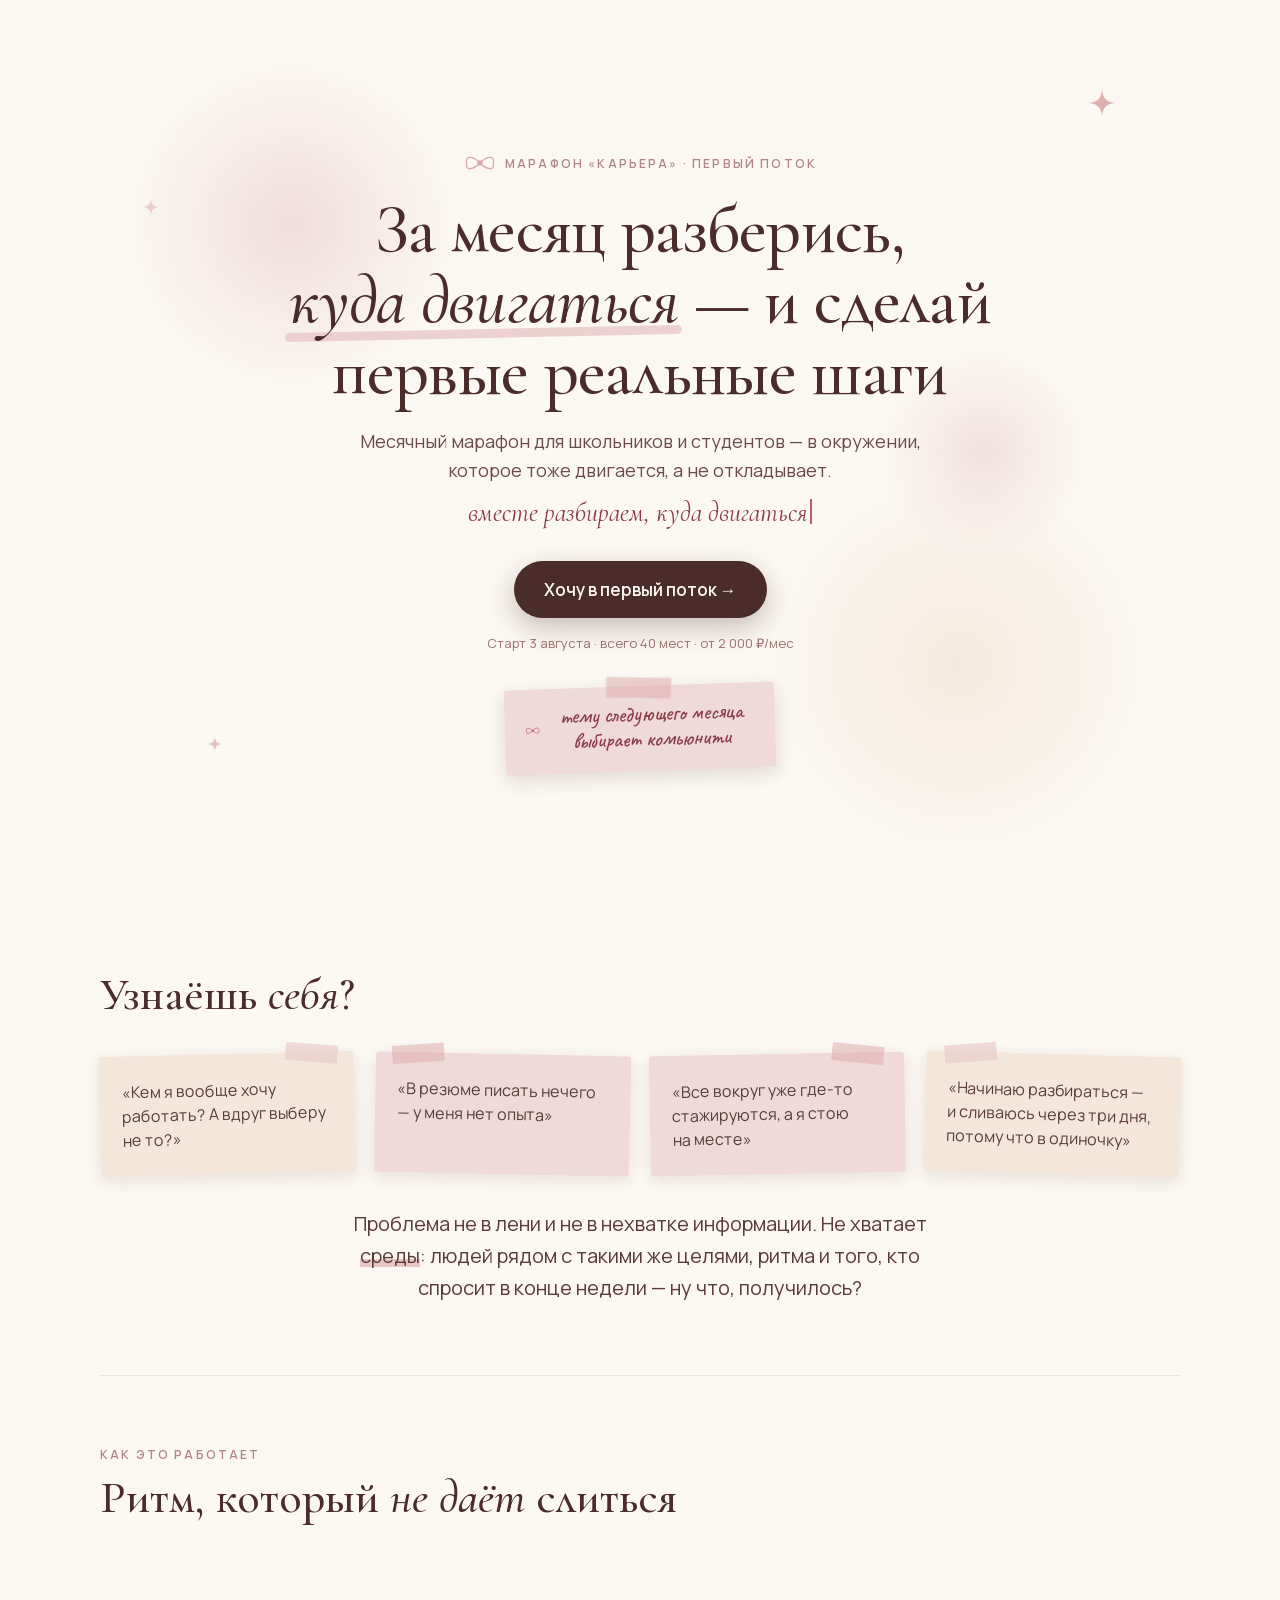
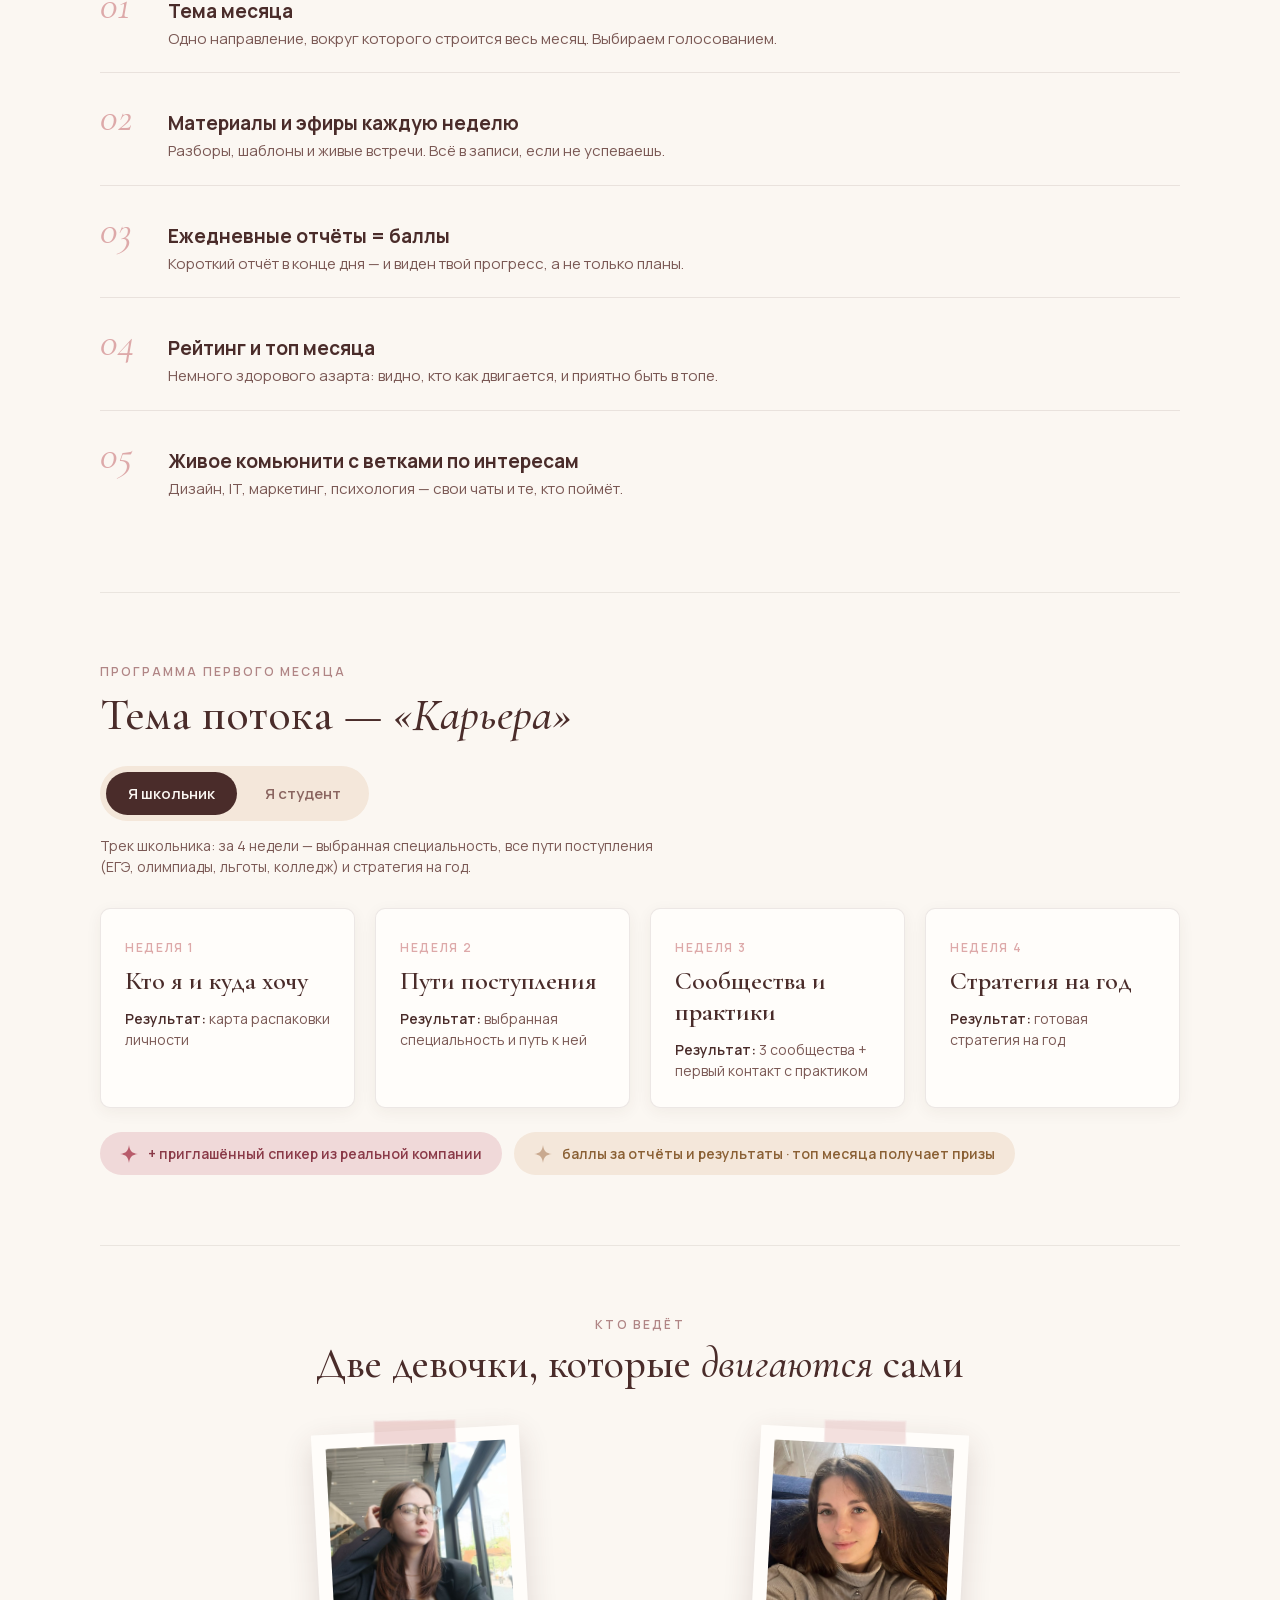
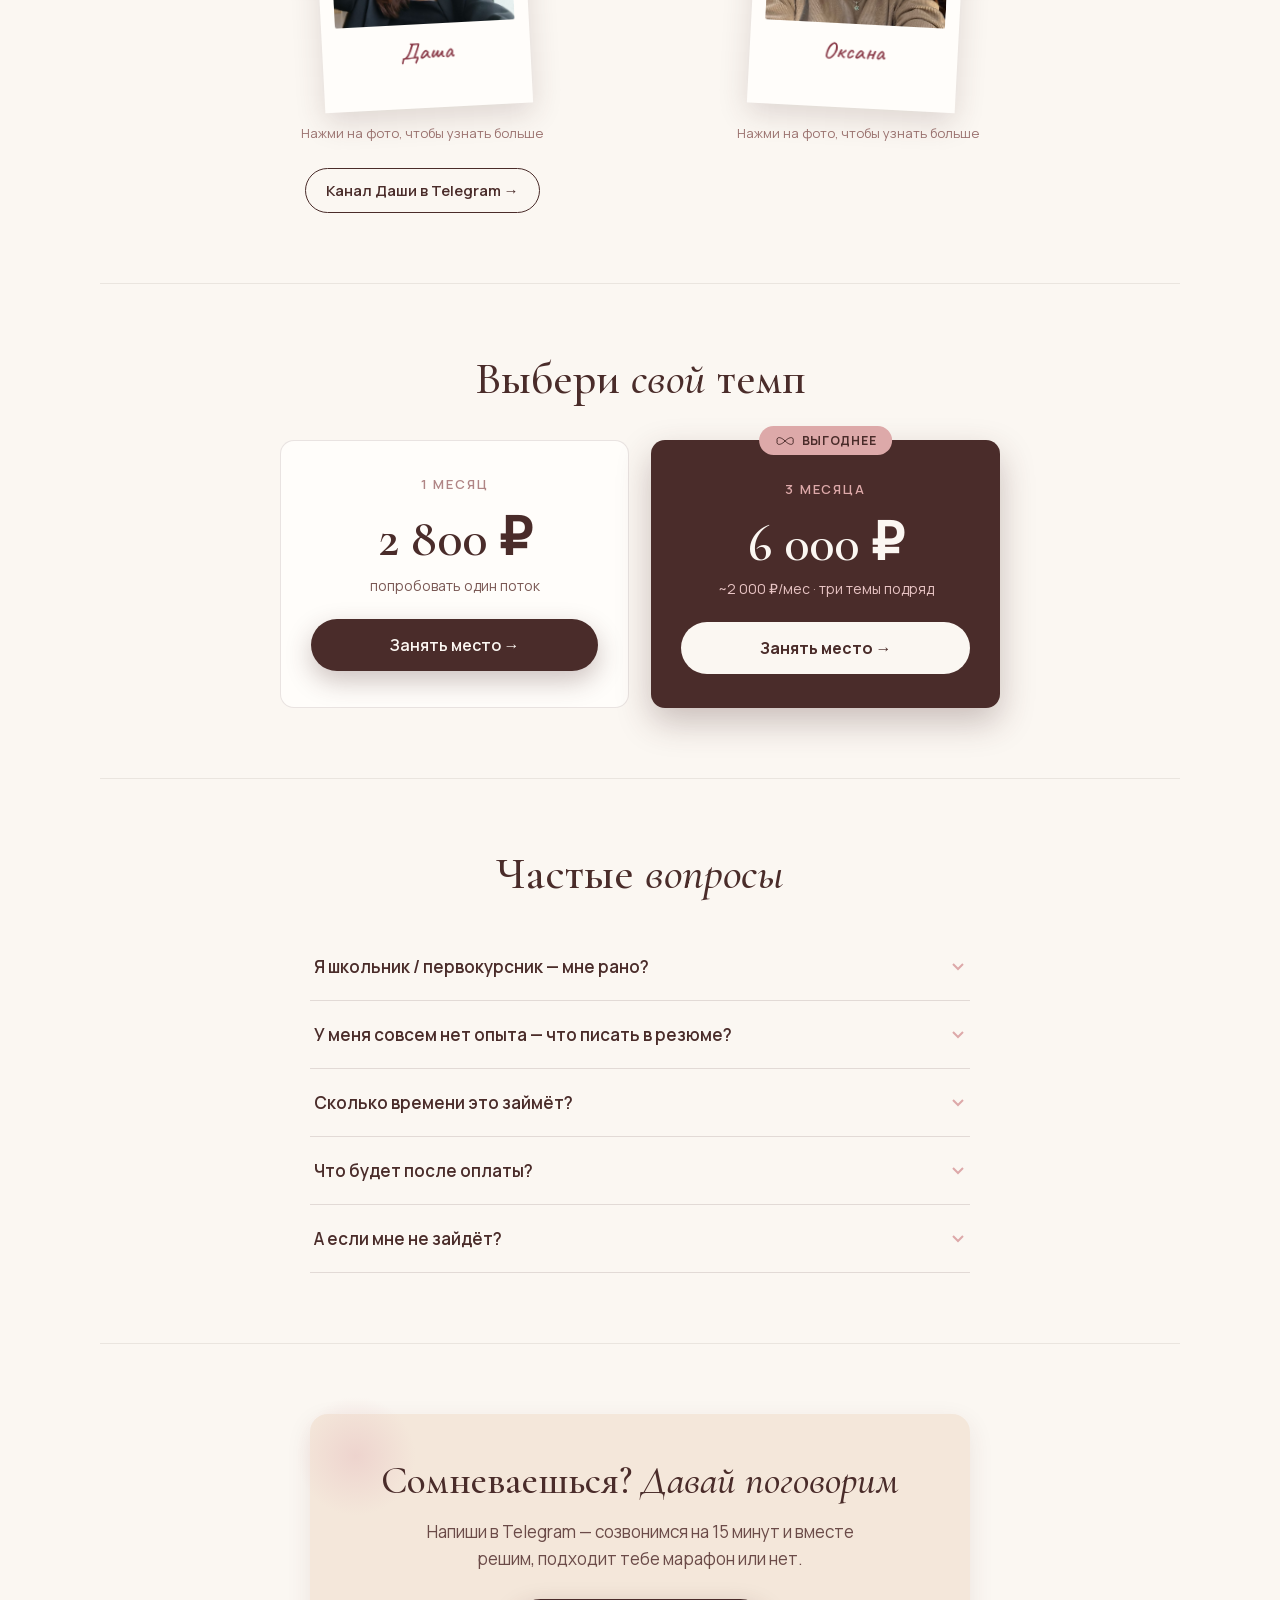
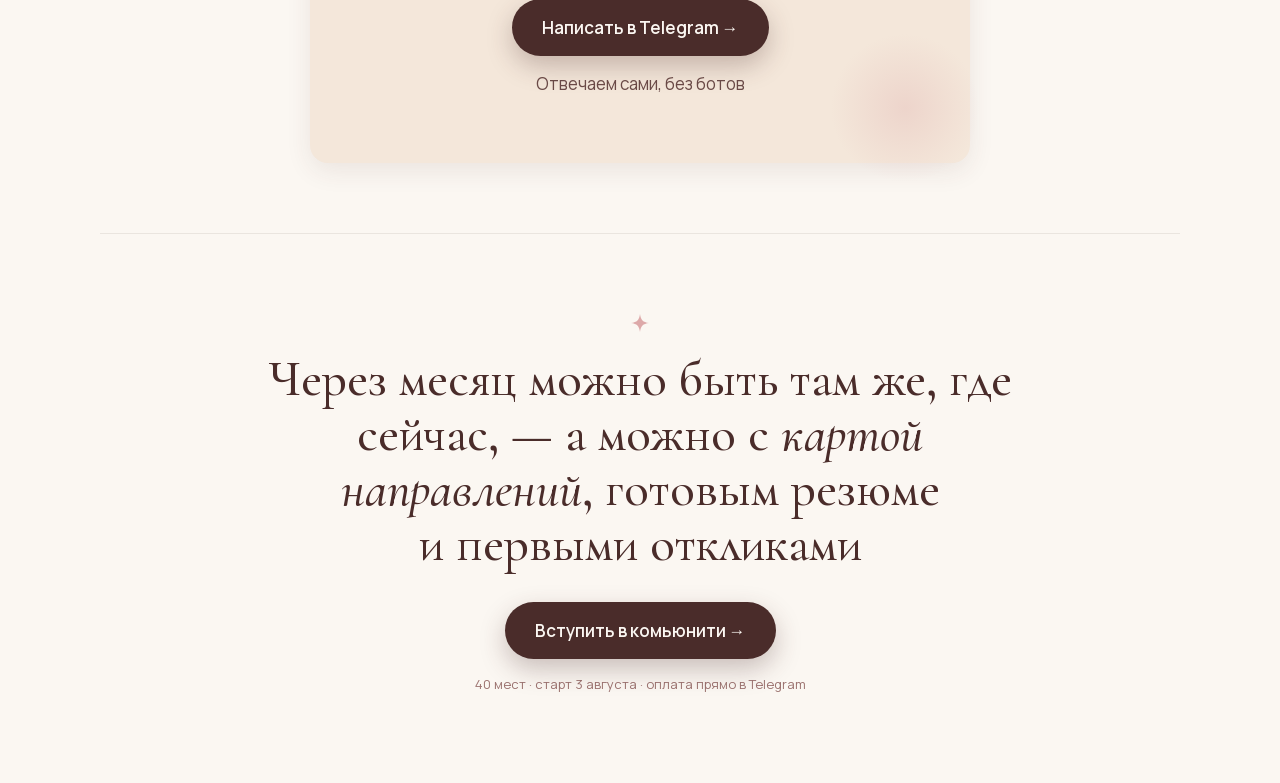
==== marathon/index.html @ 9445b31e "Merge remote: бот вместо формы заявки" ====
<!DOCTYPE html>
<html lang="ru">
<head>
<!-- Yandex.Metrika counter -->
  <script type="text/javascript">
     (function(m,e,t,r,i,k,a){m[i]=m[i]||function(){(m[i].a=m[i].a||[]).push(arguments)};
     m[i].l=1*new Date();
     for (var j = 0; j < document.scripts.length; j++) {if (document.scripts[j].src === r) { return; }}
     k=e.createElement(t),a=e.getElementsByTagName(t)[0],k.async=1,k.src=r,a.parentNode.insertBefore(k,a)})
     (window, document, "script", "https://mc.yandex.ru/metrika/tag.js", "ym");

     ym(110445798, "init", {
          clickmap:true,
          trackLinks:true,
          accurateTrackBounce:true,
          webvisor:true
     });
  </script>
  <noscript><div><img src="https://mc.yandex.ru/watch/110445798" style="position:absolute; left:-9999px;" alt="" /></div></noscript>
  <!-- /Yandex.Metrika counter -->
<meta charset="utf-8">
<meta name="viewport" content="width=device-width, initial-scale=1">
<title>Марафон «Карьера» — за месяц разберись, куда двигаться</title>
<meta name="description" content="Месячный марафон для школьников и студентов: карта направлений, готовое резюме и первые реальные шаги — в окружении, которое тоже двигается. Старт 3 августа, 40 мест.">

<link rel="canonical" href="https://dariyap.ru/marathon/">
<meta property="og:url" content="https://dariyap.ru/marathon/">
<meta property="og:type" content="website">
<meta property="og:title" content="Марафон «Карьера» — за месяц разберись, куда двигаться">
<meta property="og:description" content="Месячный марафон для школьников и студентов: карта направлений, готовое резюме и первые реальные шаги. Старт 3 августа, 40 мест.">
<meta property="og:image" content="https://dariyap.ru/assets/marathon/dasha.jpg">
<meta property="og:locale" content="ru_RU">
<meta name="twitter:card" content="summary_large_image">
<meta name="theme-color" content="#FBF7F2">

<link rel="icon" href="data:image/svg+xml,<svg xmlns='http://www.w3.org/2000/svg' viewBox='0 0 24 24'><path d='M12 0 C13 8 16 11 24 12 C16 13 13 16 12 24 C11 16 8 13 0 12 C8 11 11 8 12 0Z' fill='%23DDA9A9'/></svg>">

<link rel="stylesheet" href="../css/marathon-fonts.css">

<style>
/* ============ base ============ */
*{box-sizing:border-box}
html{scroll-behavior:smooth}
body{
  margin:0;background:#FBF7F2;color:#4A2C2A;
  font-family:Manrope,sans-serif;
  -webkit-font-smoothing:antialiased;
}
img{max-width:100%;display:block}
.wrap{max-width:1120px;margin:0 auto;padding:0 20px;overflow:hidden}

/* ============ type ============ */
.serif{font-family:'Cormorant Garamond',serif;font-weight:500}
.it{font-style:italic}
.eyebrow{
  font-size:12px;font-weight:600;letter-spacing:.18em;
  text-transform:uppercase;color:#B08585;margin:0 0 10px;
}
h2.serif{font-size:clamp(28px,6vw,46px);line-height:1.08;margin:0 0 34px}

/* ============ animations ============ */
@keyframes floaty{0%,100%{transform:translateY(0) rotate(var(--r,0deg))}50%{transform:translateY(-7px) rotate(var(--r,0deg))}}
@keyframes drift{0%,100%{transform:translate(0,0) scale(1)}33%{transform:translate(30px,-24px) scale(1.06)}66%{transform:translate(-22px,18px) scale(.96)}}
@keyframes blink{0%,45%{opacity:1}50%,95%{opacity:0}100%{opacity:1}}

/* ============ hero ============ */
.hero{
  min-height:100svh;display:flex;flex-direction:column;
  justify-content:center;align-items:center;text-align:center;
  padding:64px 0 40px;position:relative;
}
.blob{position:absolute;border-radius:50%;pointer-events:none}
.blob-1{top:6%;left:2%;width:340px;height:340px;background:radial-gradient(circle,rgba(232,196,196,.5),transparent 68%);animation:drift 14s ease-in-out infinite}
.blob-2{bottom:4%;right:2%;width:400px;height:400px;background:radial-gradient(circle,rgba(244,231,218,.85),transparent 68%);animation:drift 18s ease-in-out infinite reverse}
.blob-3{top:38%;right:8%;width:220px;height:220px;background:radial-gradient(circle,rgba(221,169,169,.28),transparent 66%);animation:drift 11s ease-in-out infinite}
.spark{position:absolute;pointer-events:none;animation:floaty 6s ease-in-out infinite}
.spark-1{top:10%;right:6%;opacity:.9;--r:8deg}
.spark-2{top:22%;left:4%;opacity:.8;--r:-6deg;animation-duration:7s}
.spark-3{bottom:16%;left:10%;opacity:.7;--r:12deg;animation-duration:8s}

.hero-badge{display:flex;align-items:center;gap:8px;margin-bottom:22px;position:relative}
.hero-badge span{font-size:12px;font-weight:600;letter-spacing:.18em;text-transform:uppercase;color:#B08585}

.hero h1{
  font-family:'Cormorant Garamond',serif;font-weight:500;
  font-size:clamp(34px,8.5vw,68px);line-height:1.04;letter-spacing:-.01em;
  margin:0 0 20px;max-width:820px;position:relative;
}
.hl{position:relative;font-style:italic;white-space:nowrap}
.hl::after{
  content:"";position:absolute;left:-4px;right:-4px;bottom:4px;height:9px;
  background:#E8C4C4;opacity:.75;border-radius:6px;transform:rotate(-1.2deg);z-index:-1;
}
.hero-lead{
  font-size:clamp(15px,4vw,18px);line-height:1.6;color:#6B4B48;
  max-width:620px;margin:0 0 10px;position:relative;
}
.hero-typed{
  font-family:'Cormorant Garamond',serif;font-style:italic;
  font-size:clamp(19px,5vw,26px);line-height:1.4;color:#8A3A48;
  margin:0 0 30px;min-height:1.4em;position:relative;
}
.caret{
  display:inline-block;width:2px;height:.95em;background:#B85C6B;
  margin-left:3px;vertical-align:-.12em;animation:blink 1s step-end infinite;
}

.btn{
  display:inline-flex;align-items:center;justify-content:center;gap:10px;
  background:#4A2C2A;color:#FBF7F2;font-weight:600;font-size:17px;
  padding:17px 30px;border-radius:44px;text-decoration:none;border:none;cursor:pointer;
  box-shadow:0 10px 26px rgba(74,44,42,.28);
  transition:transform .18s ease,box-shadow .18s ease;
  /* без этого декоративные пятна (.blob) ложатся поверх кнопки:
     они position:absolute, а непозиционированные элементы рисуются ниже.
     На узком экране пятно попадает точно в кнопку и «засвечивает» её. */
  position:relative;z-index:1;
}
.btn:hover{transform:translateY(-2px);box-shadow:0 14px 32px rgba(74,44,42,.34)}
.note{font-size:13px;color:#9C7370;margin:16px 0 0;position:relative}

.sticky{
  position:relative;margin-top:34px;background:#F0D9D9;
  padding:16px 20px 18px;border-radius:3px;
  box-shadow:0 6px 18px rgba(74,44,42,.14);transform:rotate(-2deg);max-width:270px;
}
.sticky::before{
  content:"";position:absolute;top:-9px;left:50%;
  transform:translateX(-50%) rotate(3deg);width:64px;height:20px;
  background:rgba(221,169,169,.5);border:1px solid rgba(255,255,255,.4);
}
.sticky-row{display:flex;align-items:center;gap:8px}
.sticky-row span{font-family:Caveat,cursive;font-size:22px;color:#8A3A48;line-height:1.15}

/* ============ sections ============ */
section{padding:70px 0}
.bordered{border-top:1px solid rgba(74,44,42,.09)}

/* ============ pain cards ============ */
.pain-grid{display:grid;grid-template-columns:repeat(auto-fit,minmax(230px,1fr));gap:20px}
.pain{
  position:relative;padding:24px 22px;border-radius:3px;
  box-shadow:0 5px 16px rgba(74,44,42,.10);
}
.pain p{font-size:16px;line-height:1.5;margin:0;color:#5A3B38}
.pain::before{content:"";position:absolute;top:-8px;width:52px;height:18px}
.pain-a{background:#F4E7DA;transform:rotate(-1.4deg)}
.pain-a::before{right:16px;background:rgba(232,196,196,.55);transform:rotate(6deg)}
.pain-b{background:#F0D9D9;transform:rotate(1.2deg)}
.pain-b::before{left:16px;background:rgba(221,169,169,.5);transform:rotate(-5deg)}
.pain-c{background:#F0D9D9;transform:rotate(-1deg)}
.pain-c::before{right:20px;background:rgba(221,169,169,.5);transform:rotate(7deg)}
.pain-d{background:#F4E7DA;transform:rotate(1.6deg)}
.pain-d::before{left:18px;background:rgba(232,196,196,.55);transform:rotate(-6deg)}
.pain-sum{
  font-size:clamp(16px,4vw,20px);line-height:1.62;color:#5A3B38;
  max-width:640px;margin:34px auto 0;text-align:center;
}
.mark{background:linear-gradient(transparent 62%,#E8C4C4 62% 92%,transparent 92%)}

/* ============ steps ============ */
.steps{display:flex;flex-direction:column;gap:2px}
.step{display:flex;gap:22px;align-items:baseline;padding:22px 0;border-bottom:1px solid rgba(74,44,42,.10)}
.step:last-child{border-bottom:none}
.step-n{font-family:'Cormorant Garamond',serif;font-style:italic;font-size:40px;color:#DDA9A9;line-height:1;min-width:46px}
.step h3{font-weight:700;font-size:19px;margin:0 0 4px}
.step p{font-size:15px;line-height:1.5;color:#7A5854;margin:0}

/* ============ track switch ============ */
.switch{display:inline-flex;gap:6px;background:#F4E7DA;padding:6px;border-radius:44px;margin:0 0 14px}
.switch button{
  font-family:Manrope,sans-serif;font-weight:600;font-size:15px;white-space:nowrap;
  padding:11px 22px;border-radius:40px;border:none;cursor:pointer;
  background:transparent;color:#8A6560;transition:background .2s ease,color .2s ease;
}
.switch button[aria-selected="true"]{background:#4A2C2A;color:#FBF7F2}
.track-offer{font-size:14px;line-height:1.55;color:#7A5854;max-width:560px;margin:0 0 30px}

/* ============ week cards ============ */
.weeks{display:grid;grid-template-columns:repeat(auto-fit,minmax(250px,1fr));gap:20px}
.week{
  background:#FFFDFA;border:1px solid rgba(74,44,42,.10);border-radius:10px;
  padding:26px 24px;cursor:pointer;text-align:left;font:inherit;color:inherit;width:100%;
  box-shadow:0 4px 16px rgba(74,44,42,.06);
  transition:box-shadow .25s ease,transform .25s ease;
}
.week:hover,.week.open{box-shadow:0 12px 28px rgba(74,44,42,.12);transform:translateY(-3px)}
.week-label{font-size:12px;font-weight:600;letter-spacing:.14em;text-transform:uppercase;color:#DDA9A9}
.week h3{font-family:'Cormorant Garamond',serif;font-weight:600;font-size:26px;margin:8px 0 12px}
.week-result{font-size:14px;line-height:1.5;color:#7A5854;margin:0}
.week-result b{color:#4A2C2A;font-weight:600}
.week-detail{
  max-height:0;opacity:0;overflow:hidden;
  transition:max-height .35s ease,opacity .3s ease;
}
.week:hover .week-detail,.week.open .week-detail{max-height:420px;opacity:1}
.week-detail-in{
  display:flex;flex-direction:column;gap:8px;
  border-top:1px dashed rgba(74,44,42,.16);padding-top:14px;margin-top:14px;
}
.week-detail p{margin:0;font-size:13px;line-height:1.5;color:#7A5854}
.week-detail p.desc{font-size:14px;line-height:1.55}
.week-detail b{color:#B85C6B;font-weight:600}

.chips{display:flex;flex-wrap:wrap;gap:12px;margin-top:24px}
.chip{display:inline-flex;align-items:center;gap:10px;padding:12px 20px;border-radius:40px;font-size:14px;font-weight:600}
.chip-a{background:#F0D9D9;color:#8A3A48}
.chip-b{background:#F4E7DA;color:#8A6034}

/* ============ authors ============ */
.authors{display:grid;grid-template-columns:repeat(auto-fit,minmax(280px,1fr));gap:44px 32px;max-width:840px;margin:0 auto}
.author{display:flex;flex-direction:column;align-items:center;text-align:center}
.polaroid{
  background:#FFFDFA;padding:14px 14px 42px;
  box-shadow:0 10px 28px rgba(74,44,42,.16);
  position:relative;margin-bottom:24px;
}
.polaroid::before{
  content:"";position:absolute;top:-10px;left:50%;width:80px;height:22px;
  border:1px solid rgba(255,255,255,.4);
}
.polaroid-l{transform:rotate(-3deg)}
.polaroid-l::before{transform:translateX(-50%) rotate(2deg);background:rgba(221,169,169,.45)}
.polaroid-r{transform:rotate(3deg)}
.polaroid-r::before{transform:translateX(-50%) rotate(-2deg);background:rgba(232,196,196,.5)}
.photo{width:180px;height:180px;border-radius:2px;overflow:hidden;background:#F0D9D9}
.photo img{width:100%;height:100%;object-fit:cover}
.polaroid-name{font-family:Caveat,cursive;font-size:24px;color:#8A3A48;margin:12px 0 0}
.author-bio{font-size:15px;line-height:1.65;margin:0 0 20px;color:#6B4B48;max-width:360px}
.author-bio b{font-weight:700;color:#4A2C2A}
.polaroid{perspective:1000px;cursor:pointer}
.polaroid-flip{position:relative;width:180px;height:222px;transform-style:preserve-3d;transition:transform .6s cubic-bezier(.4,.2,.2,1)}
.polaroid.is-flipped .polaroid-flip{transform:rotateY(180deg)}
.polaroid-face{position:absolute;inset:0;backface-visibility:hidden}
.polaroid-face--back{display:flex;align-items:center;transform:rotateY(180deg);background:#FFFDFA;padding:14px;border-radius:2px;overflow-y:auto;scrollbar-width:none}
.polaroid-face--back::-webkit-scrollbar{display:none}
.polaroid-bio-back{margin:0;font-size:12.5px;line-height:1.5;color:#6B4B48;text-align:center}
.author-hint{font-size:13px;color:#9C7370;text-align:center;margin:-8px 0 26px}
.btn-ghost{
  display:inline-flex;align-items:center;gap:8px;font-weight:600;font-size:15px;
  color:#4A2C2A;text-decoration:none;border:1.5px solid #4A2C2A;
  padding:11px 20px;border-radius:40px;
  transition:background .18s ease,color .18s ease;
}
.btn-ghost:hover{background:#4A2C2A;color:#FBF7F2}

/* ============ pricing ============ */
.plans{display:grid;grid-template-columns:repeat(auto-fit,minmax(260px,1fr));gap:22px;max-width:720px;margin:0 auto}
.plan{border-radius:14px;padding:34px 30px;text-align:center}
.plan-basic{background:#FFFDFA;border:1px solid rgba(74,44,42,.12)}
.plan-pro{position:relative;background:#4A2C2A;box-shadow:0 14px 34px rgba(74,44,42,.28)}
.plan-tag{font-size:13px;font-weight:600;letter-spacing:.14em;text-transform:uppercase;margin:0 0 14px}
.plan-basic .plan-tag{color:#B08585}
.plan-pro .plan-tag{color:#DDA9A9;margin-top:6px}
.price{font-family:'Cormorant Garamond',serif;font-weight:600;font-size:52px;margin:0 0 6px}
.plan-basic .price{color:#4A2C2A}
.plan-pro .price{color:#FBF7F2;margin-bottom:4px}
.plan-sub{font-size:14px;margin:0 0 24px}
.plan-basic .plan-sub{color:#7A5854}
.plan-pro .plan-sub{color:#E8C4C4}
.plan .btn{display:flex;width:100%;padding:15px;font-size:16px}
.plan-pro .btn{background:#FBF7F2;color:#4A2C2A;font-weight:700;box-shadow:none}
.plan-pro .btn:hover{box-shadow:0 10px 24px rgba(0,0,0,.18)}
.ribbon{
  position:absolute;top:-14px;left:50%;transform:translateX(-50%);
  display:flex;align-items:center;gap:7px;background:#DDA9A9;color:#4A2C2A;
  font-weight:700;font-size:12px;letter-spacing:.06em;
  padding:6px 16px;border-radius:40px;white-space:nowrap;
}

/* ============ faq ============ */
.faq{max-width:660px;margin:0 auto}
.faq-item{border-bottom:1px solid rgba(74,44,42,.14)}
.faq-q{
  width:100%;display:flex;justify-content:space-between;align-items:center;gap:16px;
  background:none;border:none;cursor:pointer;padding:22px 4px;text-align:left;
  font-family:Manrope,sans-serif;font-weight:600;font-size:17px;color:#4A2C2A;
}
.faq-ico{display:inline-flex;transition:transform .28s ease}
.faq-item.open .faq-ico{transform:rotate(180deg)}
.faq-a{max-height:0;overflow:hidden;transition:max-height .32s ease}
.faq-a p{font-size:15px;line-height:1.6;color:#7A5854;margin:0;padding:0 4px 22px}

/* ============ «поговорить» ============ */
.talk{
  position:relative;max-width:660px;margin:0 auto;text-align:center;
  background:#F4E7DA;border-radius:18px;padding:44px 36px 40px;
  box-shadow:0 8px 26px rgba(74,44,42,.09);
}
.talk::before,.talk::after{content:"";position:absolute;border-radius:50%;pointer-events:none}
.talk::before{top:-18px;left:-14px;width:120px;height:120px;background:radial-gradient(circle,rgba(232,196,196,.55),transparent 70%)}
.talk::after{bottom:-20px;right:-10px;width:150px;height:150px;background:radial-gradient(circle,rgba(221,169,169,.3),transparent 70%)}
.talk h2{
  font-family:'Cormorant Garamond',serif;font-weight:500;
  font-size:clamp(26px,5.4vw,40px);line-height:1.1;
  margin:0 0 16px;position:relative;
}
.talk p{
  font-size:clamp(15px,3.8vw,17px);line-height:1.62;color:#6B4B48;
  max-width:470px;margin:0 auto 26px;position:relative;
}
.talk .btn{position:relative;white-space:nowrap}
.talk .note{margin-top:14px}
@media (max-width:480px){
  .talk{padding:38px 20px 34px}
  .talk .btn{font-size:16px;padding:16px 22px}
}

/* ============ final + form ============ */
.final{padding:80px 0 90px;text-align:center;scroll-margin-top:20px}
.final h2{
  font-family:'Cormorant Garamond',serif;font-weight:500;
  font-size:clamp(28px,6.4vw,50px);line-height:1.1;margin:0 auto 30px;max-width:760px;
}
.form{max-width:440px;margin:0 auto;text-align:left}
.form label{display:block;font-size:13px;font-weight:600;color:#7A5854;margin:0 0 6px}
.form input{
  width:100%;font-family:Manrope,sans-serif;font-size:16px;padding:15px 18px;
  border:1.5px solid rgba(74,44,42,.18);border-radius:12px;
  background:#FFFDFA;color:#4A2C2A;margin:0 0 18px;
  transition:border-color .18s ease;
}
.form input:focus{outline:none;border-color:#DDA9A9}
.form input:last-of-type{margin-bottom:22px}
.form .btn{width:100%;padding:17px}
.form .btn[disabled]{opacity:.6;cursor:default;transform:none}
/* выбор тарифа внутри формы */
.form .lbl{display:block;font-size:13px;font-weight:600;color:#7A5854;margin:0 0 6px}
.tariff{display:grid;grid-template-columns:1fr 1fr;gap:10px;margin:0 0 22px}
.tariff input{position:absolute;opacity:0;pointer-events:none}
.tariff label{
  display:block;margin:0;cursor:pointer;text-align:center;
  border:1px solid #EFE0D2;border-radius:12px;padding:12px 10px;
  background:#FFFDFA;transition:border-color .18s,background .18s;
}
.tariff label:hover{border-color:#DDA9A9}
.tariff input:checked+label{border-color:#B85C6B;background:#F0D9D9}
.tariff input:focus-visible+label{outline:2px solid #B85C6B;outline-offset:2px}
.tariff .t-name{display:block;font-size:13px;font-weight:600;color:#7A5854}
.tariff .t-sum{display:block;font-family:'Cormorant Garamond',serif;font-size:22px;color:#4A2C2A;margin-top:2px}
.thanks .btn{margin-top:18px;display:inline-flex}
.thanks .alt{font-size:13px;color:#9C7370;margin-top:12px}
.thanks{max-width:440px;margin:0 auto;background:#F0D9D9;border-radius:16px;padding:40px 30px}
.thanks h3{font-family:'Cormorant Garamond',serif;font-style:italic;font-weight:500;font-size:30px;color:#4A2C2A;margin:0 0 10px}
.thanks p{font-size:16px;line-height:1.55;color:#6B4B48;margin:0}
.err{color:#B85C6B;font-size:14px;margin:12px 0 0;text-align:center}
.hp{position:absolute;left:-9999px;width:1px;height:1px;overflow:hidden}
[hidden]{display:none !important}

@media (prefers-reduced-motion:reduce){
  *{animation:none !important;transition:none !important}
  html{scroll-behavior:auto}
}
</style>
</head>

<body>
<div class="wrap">

  <!-- ============ HERO ============ -->
  <section class="hero">
    <div class="blob blob-1"></div>
    <div class="blob blob-2"></div>
    <div class="blob blob-3"></div>
    <div class="spark spark-1"><svg width="26" height="26" viewBox="0 0 24 24"><path d="M12 0 C13 8 16 11 24 12 C16 13 13 16 12 24 C11 16 8 13 0 12 C8 11 11 8 12 0Z" fill="#DDA9A9"/></svg></div>
    <div class="spark spark-2"><svg width="16" height="16" viewBox="0 0 24 24"><path d="M12 0 C13 8 16 11 24 12 C16 13 13 16 12 24 C11 16 8 13 0 12 C8 11 11 8 12 0Z" fill="#E8C4C4"/></svg></div>
    <div class="spark spark-3"><svg width="14" height="14" viewBox="0 0 24 24"><path d="M12 0 C13 8 16 11 24 12 C16 13 13 16 12 24 C11 16 8 13 0 12 C8 11 11 8 12 0Z" fill="#DDA9A9"/></svg></div>

    <div class="hero-badge">
      <svg width="34" height="20" viewBox="0 0 40 24" fill="none" stroke="#DDA9A9" stroke-width="1.6" aria-hidden="true"><path d="M20 12 C10 2 2 4 4 12 C2 20 10 22 20 12Z"/><path d="M20 12 C30 2 38 4 36 12 C38 20 30 22 20 12Z"/><circle cx="20" cy="12" r="2.4" fill="#DDA9A9"/></svg>
      <span>Марафон «Карьера» · первый поток</span>
    </div>

    <h1>За месяц разберись, <span class="hl">куда&nbsp;двигаться</span> — и&nbsp;сделай первые реальные шаги</h1>

    <p class="hero-lead">Месячный марафон для школьников и студентов — в окружении, которое тоже двигается, а не откладывает.</p>
    <p class="hero-typed">вместе <span id="typed"></span><span class="caret"></span></p>

    <a href="https://t.me/students_community_bot?start=site_hero" target="_blank" rel="noopener" class="btn">Хочу в первый поток →</a>
    <p class="note">Старт 3 августа · всего 40 мест · от 2 000 ₽/мес</p>

    <div class="sticky">
      <div class="sticky-row">
        <svg width="26" height="16" viewBox="0 0 40 24" fill="none" stroke="#B85C6B" stroke-width="1.6" aria-hidden="true"><path d="M20 12 C10 2 2 4 4 12 C2 20 10 22 20 12Z"/><path d="M20 12 C30 2 38 4 36 12 C38 20 30 22 20 12Z"/><circle cx="20" cy="12" r="2.4" fill="#B85C6B"/></svg>
        <span>тему следующего месяца выбирает комьюнити</span>
      </div>
    </div>
  </section>

  <!-- ============ PAIN ============ -->
  <section>
    <h2 class="serif">Узнаёшь <span class="it">себя</span>?</h2>
    <div class="pain-grid">
      <div class="pain pain-a"><p>«Кем я вообще хочу работать? А&nbsp;вдруг выберу не&nbsp;то?»</p></div>
      <div class="pain pain-b"><p>«В резюме писать нечего — у&nbsp;меня нет опыта»</p></div>
      <div class="pain pain-c"><p>«Все вокруг уже где-то стажируются, а&nbsp;я&nbsp;стою на&nbsp;месте»</p></div>
      <div class="pain pain-d"><p>«Начинаю разбираться — и&nbsp;сливаюсь через три дня, потому что в&nbsp;одиночку»</p></div>
    </div>
    <p class="pain-sum">Проблема не&nbsp;в&nbsp;лени и&nbsp;не&nbsp;в&nbsp;нехватке информации. Не&nbsp;хватает <span class="mark">среды</span>: людей рядом с&nbsp;такими же&nbsp;целями, ритма и&nbsp;того, кто спросит в&nbsp;конце недели — ну&nbsp;что, получилось?</p>
  </section>

  <!-- ============ HOW IT WORKS ============ -->
  <section class="bordered">
    <p class="eyebrow">Как это работает</p>
    <h2 class="serif" style="max-width:600px;margin-bottom:40px">Ритм, который <span class="it">не&nbsp;даёт</span> слиться</h2>

    <div class="steps">
      <div class="step">
        <span class="step-n">01</span>
        <div><h3>Тема месяца</h3><p>Одно направление, вокруг которого строится весь месяц. Выбираем голосованием.</p></div>
      </div>
      <div class="step">
        <span class="step-n">02</span>
        <div><h3>Материалы и эфиры каждую неделю</h3><p>Разборы, шаблоны и живые встречи. Всё в записи, если не успеваешь.</p></div>
      </div>
      <div class="step">
        <span class="step-n">03</span>
        <div><h3>Ежедневные отчёты&nbsp;=&nbsp;баллы</h3><p>Короткий отчёт в конце дня — и виден твой прогресс, а не только планы.</p></div>
      </div>
      <div class="step">
        <span class="step-n">04</span>
        <div><h3>Рейтинг и топ месяца</h3><p>Немного здорового азарта: видно, кто как двигается, и приятно быть в топе.</p></div>
      </div>
      <div class="step">
        <span class="step-n">05</span>
        <div><h3>Живое комьюнити с ветками по интересам</h3><p>Дизайн, IT, маркетинг, психология — свои чаты и те, кто поймёт.</p></div>
      </div>
    </div>
  </section>

  <!-- ============ PROGRAM ============ -->
  <section class="bordered">
    <p class="eyebrow">Программа первого месяца</p>
    <h2 class="serif" style="margin-bottom:26px">Тема потока — <span class="it">«Карьера»</span></h2>

    <div class="switch" role="tablist" aria-label="Выбор трека">
      <button type="button" role="tab" data-track="school" aria-selected="true">Я школьник</button>
      <button type="button" role="tab" data-track="student" aria-selected="false">Я студент</button>
    </div>
    <p class="track-offer" id="trackOffer"></p>

    <div class="weeks" id="weeks"></div>

    <div class="chips">
      <div class="chip chip-a">
        <svg width="18" height="18" viewBox="0 0 24 24" aria-hidden="true"><path d="M12 0 C13 8 16 11 24 12 C16 13 13 16 12 24 C11 16 8 13 0 12 C8 11 11 8 12 0Z" fill="#B85C6B"/></svg>
        + приглашённый спикер из реальной компании
      </div>
      <div class="chip chip-b">
        <svg width="18" height="18" viewBox="0 0 24 24" aria-hidden="true"><path d="M12 0 C13 8 16 11 24 12 C16 13 13 16 12 24 C11 16 8 13 0 12 C8 11 11 8 12 0Z" fill="#C9A98F"/></svg>
        баллы за отчёты и результаты · топ месяца получает призы
      </div>
    </div>
  </section>

  <!-- ============ AUTHORS ============ -->
  <section class="bordered">
    <p class="eyebrow" style="text-align:center;margin-bottom:8px">Кто ведёт</p>
    <h2 class="serif" style="font-size:clamp(26px,5.6vw,42px);text-align:center;margin-bottom:44px">Две девочки, которые <span class="it">двигаются</span> сами</h2>

    <div class="authors">
      <div class="author">
        <div class="polaroid polaroid-l" tabindex="0" role="button" aria-pressed="false" aria-label="Показать достижения Даши">
          <div class="polaroid-flip">
            <div class="polaroid-face polaroid-face--front">
              <div class="photo"><img src="/assets/marathon/dasha.jpg" alt="Даша — продакт-менеджер в IT" loading="lazy" width="180" height="180"></div>
              <p class="polaroid-name">Даша</p>
            </div>
            <div class="polaroid-face polaroid-face--back">
              <p class="polaroid-bio-back">Product manager в&nbsp;IT+AI, студентка ВШЭ (бизнес-информатика). Управляла проектами от&nbsp;3&nbsp;млн ₽ и&nbsp;командами до&nbsp;30&nbsp;человек: маркетинг, консалтинг, креатив. Сейчас делает AI-продукты, вайб-кодинг и&nbsp;комьюнити Together.</p>
            </div>
          </div>
        </div>
        <p class="author-hint">Нажми на фото, чтобы узнать больше</p>
        <a href="https://t.me/dariyapay" target="_blank" rel="noopener" class="btn-ghost">Канал Даши в Telegram →</a>
      </div>

      <div class="author">
        <div class="polaroid polaroid-r" tabindex="0" role="button" aria-pressed="false" aria-label="Показать достижения Оксаны">
          <div class="polaroid-flip">
            <div class="polaroid-face polaroid-face--front">
              <div class="photo" style="background:#EFE0D2"><img src="/assets/marathon/oksana.jpg" alt="Оксана — деливери-менеджер в IT" loading="lazy" width="180" height="180"></div>
              <p class="polaroid-name">Оксана</p>
            </div>
            <div class="polaroid-face polaroid-face--back">
              <p class="polaroid-bio-back">7+&nbsp;лет в&nbsp;EdTech и&nbsp;IT. Путь от&nbsp;контент-менеджера до&nbsp;руководителя команд и&nbsp;крупных образовательных проектов в&nbsp;Skillbox. Сейчас работает с&nbsp;IT, продуктом и&nbsp;AI, учится в&nbsp;магистратуре ВШЭ.</p>
            </div>
          </div>
        </div>
        <p class="author-hint">Нажми на фото, чтобы узнать больше</p>
      </div>
    </div>
  </section>

  <!-- ============ PRICING ============ -->
  <section class="bordered">
    <h2 class="serif" style="text-align:center;margin-bottom:36px">Выбери <span class="it">свой</span> темп</h2>

    <div class="plans">
      <div class="plan plan-basic">
        <p class="plan-tag">1 месяц</p>
        <p class="price">2 800 ₽</p>
        <p class="plan-sub">попробовать один поток</p>
        <a href="https://t.me/students_community_bot?start=site_month" target="_blank" rel="noopener" class="btn">Занять место →</a>
      </div>

      <div class="plan plan-pro">
        <div class="ribbon">
          <svg width="20" height="12" viewBox="0 0 40 24" fill="none" stroke="#4A2C2A" stroke-width="2" aria-hidden="true"><path d="M20 12 C10 2 2 4 4 12 C2 20 10 22 20 12Z"/><path d="M20 12 C30 2 38 4 36 12 C38 20 30 22 20 12Z"/></svg>
          ВЫГОДНЕЕ
        </div>
        <p class="plan-tag">3 месяца</p>
        <p class="price">6 000 ₽</p>
        <p class="plan-sub">~2 000 ₽/мес · три темы подряд</p>
        <a href="https://t.me/students_community_bot?start=site_quarter" target="_blank" rel="noopener" class="btn">Занять место →</a>
      </div>
    </div>
  </section>

  <!-- ============ FAQ ============ -->
  <section class="bordered">
    <h2 class="serif" style="text-align:center">Частые <span class="it">вопросы</span></h2>
    <div class="faq" id="faq"></div>
  </section>

  <!-- ============ TALK TO US ============ -->
  <section class="bordered">
    <div class="talk">
      <h2>Сомневаешься? <span class="it">Давай&nbsp;поговорим</span></h2>

      <p>Напиши в&nbsp;Telegram — созвонимся на&nbsp;15&nbsp;минут и&nbsp;вместе решим, подходит тебе марафон или&nbsp;нет.</p>

      <a href="https://t.me/oimerkulova" target="_blank" rel="noopener" class="btn">Написать в Telegram →</a>

      <p class="note">Отвечаем сами, без ботов</p>
    </div>
  </section>

  <!-- ============ FINAL ============ -->
  <section id="zayavka" class="bordered final">
    <div style="display:flex;justify-content:center;margin-bottom:20px">
      <svg width="18" height="18" viewBox="0 0 24 24" aria-hidden="true"><path d="M12 0 C13 8 16 11 24 12 C16 13 13 16 12 24 C11 16 8 13 0 12 C8 11 11 8 12 0Z" fill="#DDA9A9"/></svg>
    </div>
    <h2>Через месяц можно быть там&nbsp;же, где сейчас, — а&nbsp;можно с&nbsp;<span class="it">картой направлений</span>, готовым резюме и&nbsp;первыми откликами</h2>

    <a href="https://t.me/students_community_bot?start=site_final" target="_blank" rel="noopener" class="btn">Вступить в комьюнити →</a>

    <p class="note">40 мест · старт 3 августа · оплата прямо в Telegram</p>
  </section>

</div>

<script src="/js/marathon.js"></script>
</body>
</html>
---- css/marathon-fonts.css ----
@font-face {
  font-family: 'Caveat';
  font-style: normal;
  font-weight: 500;
  font-display: swap;
  src: url('../assets/fonts/marathon/Caveat-500-normal-cyrillic.woff2') format('woff2');
  unicode-range: U+0301, U+0400-045F, U+0490-0491, U+04B0-04B1, U+2116;
}

@font-face {
  font-family: 'Caveat';
  font-style: normal;
  font-weight: 500;
  font-display: swap;
  src: url('../assets/fonts/marathon/Caveat-500-normal-latin.woff2') format('woff2');
  unicode-range: U+0000-00FF, U+0131, U+0152-0153, U+02BB-02BC, U+02C6, U+02DA, U+02DC, U+0304, U+0308, U+0329, U+2000-206F, U+20AC, U+2122, U+2191, U+2193, U+2212, U+2215, U+FEFF, U+FFFD;
}

@font-face {
  font-family: 'Caveat';
  font-style: normal;
  font-weight: 600;
  font-display: swap;
  src: url('../assets/fonts/marathon/Caveat-600-normal-cyrillic.woff2') format('woff2');
  unicode-range: U+0301, U+0400-045F, U+0490-0491, U+04B0-04B1, U+2116;
}

@font-face {
  font-family: 'Caveat';
  font-style: normal;
  font-weight: 600;
  font-display: swap;
  src: url('../assets/fonts/marathon/Caveat-600-normal-latin.woff2') format('woff2');
  unicode-range: U+0000-00FF, U+0131, U+0152-0153, U+02BB-02BC, U+02C6, U+02DA, U+02DC, U+0304, U+0308, U+0329, U+2000-206F, U+20AC, U+2122, U+2191, U+2193, U+2212, U+2215, U+FEFF, U+FFFD;
}

@font-face {
  font-family: 'Cormorant Garamond';
  font-style: italic;
  font-weight: 400;
  font-display: swap;
  src: url('../assets/fonts/marathon/CormorantGaramond-400-italic-cyrillic.woff2') format('woff2');
  unicode-range: U+0301, U+0400-045F, U+0490-0491, U+04B0-04B1, U+2116;
}

@font-face {
  font-family: 'Cormorant Garamond';
  font-style: italic;
  font-weight: 400;
  font-display: swap;
  src: url('../assets/fonts/marathon/CormorantGaramond-400-italic-latin.woff2') format('woff2');
  unicode-range: U+0000-00FF, U+0131, U+0152-0153, U+02BB-02BC, U+02C6, U+02DA, U+02DC, U+0304, U+0308, U+0329, U+2000-206F, U+20AC, U+2122, U+2191, U+2193, U+2212, U+2215, U+FEFF, U+FFFD;
}

@font-face {
  font-family: 'Cormorant Garamond';
  font-style: italic;
  font-weight: 500;
  font-display: swap;
  src: url('../assets/fonts/marathon/CormorantGaramond-500-italic-cyrillic.woff2') format('woff2');
  unicode-range: U+0301, U+0400-045F, U+0490-0491, U+04B0-04B1, U+2116;
}

@font-face {
  font-family: 'Cormorant Garamond';
  font-style: italic;
  font-weight: 500;
  font-display: swap;
  src: url('../assets/fonts/marathon/CormorantGaramond-500-italic-latin.woff2') format('woff2');
  unicode-range: U+0000-00FF, U+0131, U+0152-0153, U+02BB-02BC, U+02C6, U+02DA, U+02DC, U+0304, U+0308, U+0329, U+2000-206F, U+20AC, U+2122, U+2191, U+2193, U+2212, U+2215, U+FEFF, U+FFFD;
}

@font-face {
  font-family: 'Cormorant Garamond';
  font-style: italic;
  font-weight: 600;
  font-display: swap;
  src: url('../assets/fonts/marathon/CormorantGaramond-600-italic-cyrillic.woff2') format('woff2');
  unicode-range: U+0301, U+0400-045F, U+0490-0491, U+04B0-04B1, U+2116;
}

@font-face {
  font-family: 'Cormorant Garamond';
  font-style: italic;
  font-weight: 600;
  font-display: swap;
  src: url('../assets/fonts/marathon/CormorantGaramond-600-italic-latin.woff2') format('woff2');
  unicode-range: U+0000-00FF, U+0131, U+0152-0153, U+02BB-02BC, U+02C6, U+02DA, U+02DC, U+0304, U+0308, U+0329, U+2000-206F, U+20AC, U+2122, U+2191, U+2193, U+2212, U+2215, U+FEFF, U+FFFD;
}

@font-face {
  font-family: 'Cormorant Garamond';
  font-style: normal;
  font-weight: 400;
  font-display: swap;
  src: url('../assets/fonts/marathon/CormorantGaramond-400-normal-cyrillic.woff2') format('woff2');
  unicode-range: U+0301, U+0400-045F, U+0490-0491, U+04B0-04B1, U+2116;
}

@font-face {
  font-family: 'Cormorant Garamond';
  font-style: normal;
  font-weight: 400;
  font-display: swap;
  src: url('../assets/fonts/marathon/CormorantGaramond-400-normal-latin.woff2') format('woff2');
  unicode-range: U+0000-00FF, U+0131, U+0152-0153, U+02BB-02BC, U+02C6, U+02DA, U+02DC, U+0304, U+0308, U+0329, U+2000-206F, U+20AC, U+2122, U+2191, U+2193, U+2212, U+2215, U+FEFF, U+FFFD;
}

@font-face {
  font-family: 'Cormorant Garamond';
  font-style: normal;
  font-weight: 500;
  font-display: swap;
  src: url('../assets/fonts/marathon/CormorantGaramond-500-normal-cyrillic.woff2') format('woff2');
  unicode-range: U+0301, U+0400-045F, U+0490-0491, U+04B0-04B1, U+2116;
}

@font-face {
  font-family: 'Cormorant Garamond';
  font-style: normal;
  font-weight: 500;
  font-display: swap;
  src: url('../assets/fonts/marathon/CormorantGaramond-500-normal-latin.woff2') format('woff2');
  unicode-range: U+0000-00FF, U+0131, U+0152-0153, U+02BB-02BC, U+02C6, U+02DA, U+02DC, U+0304, U+0308, U+0329, U+2000-206F, U+20AC, U+2122, U+2191, U+2193, U+2212, U+2215, U+FEFF, U+FFFD;
}

@font-face {
  font-family: 'Cormorant Garamond';
  font-style: normal;
  font-weight: 600;
  font-display: swap;
  src: url('../assets/fonts/marathon/CormorantGaramond-600-normal-cyrillic.woff2') format('woff2');
  unicode-range: U+0301, U+0400-045F, U+0490-0491, U+04B0-04B1, U+2116;
}

@font-face {
  font-family: 'Cormorant Garamond';
  font-style: normal;
  font-weight: 600;
  font-display: swap;
  src: url('../assets/fonts/marathon/CormorantGaramond-600-normal-latin.woff2') format('woff2');
  unicode-range: U+0000-00FF, U+0131, U+0152-0153, U+02BB-02BC, U+02C6, U+02DA, U+02DC, U+0304, U+0308, U+0329, U+2000-206F, U+20AC, U+2122, U+2191, U+2193, U+2212, U+2215, U+FEFF, U+FFFD;
}

@font-face {
  font-family: 'Manrope';
  font-style: normal;
  font-weight: 400;
  font-display: swap;
  src: url('../assets/fonts/marathon/Manrope-400-normal-cyrillic.woff2') format('woff2');
  unicode-range: U+0301, U+0400-045F, U+0490-0491, U+04B0-04B1, U+2116;
}

@font-face {
  font-family: 'Manrope';
  font-style: normal;
  font-weight: 400;
  font-display: swap;
  src: url('../assets/fonts/marathon/Manrope-400-normal-latin.woff2') format('woff2');
  unicode-range: U+0000-00FF, U+0131, U+0152-0153, U+02BB-02BC, U+02C6, U+02DA, U+02DC, U+0304, U+0308, U+0329, U+2000-206F, U+20AC, U+2122, U+2191, U+2193, U+2212, U+2215, U+FEFF, U+FFFD;
}

@font-face {
  font-family: 'Manrope';
  font-style: normal;
  font-weight: 500;
  font-display: swap;
  src: url('../assets/fonts/marathon/Manrope-500-normal-cyrillic.woff2') format('woff2');
  unicode-range: U+0301, U+0400-045F, U+0490-0491, U+04B0-04B1, U+2116;
}

@font-face {
  font-family: 'Manrope';
  font-style: normal;
  font-weight: 500;
  font-display: swap;
  src: url('../assets/fonts/marathon/Manrope-500-normal-latin.woff2') format('woff2');
  unicode-range: U+0000-00FF, U+0131, U+0152-0153, U+02BB-02BC, U+02C6, U+02DA, U+02DC, U+0304, U+0308, U+0329, U+2000-206F, U+20AC, U+2122, U+2191, U+2193, U+2212, U+2215, U+FEFF, U+FFFD;
}

@font-face {
  font-family: 'Manrope';
  font-style: normal;
  font-weight: 600;
  font-display: swap;
  src: url('../assets/fonts/marathon/Manrope-600-normal-cyrillic.woff2') format('woff2');
  unicode-range: U+0301, U+0400-045F, U+0490-0491, U+04B0-04B1, U+2116;
}

@font-face {
  font-family: 'Manrope';
  font-style: normal;
  font-weight: 600;
  font-display: swap;
  src: url('../assets/fonts/marathon/Manrope-600-normal-latin.woff2') format('woff2');
  unicode-range: U+0000-00FF, U+0131, U+0152-0153, U+02BB-02BC, U+02C6, U+02DA, U+02DC, U+0304, U+0308, U+0329, U+2000-206F, U+20AC, U+2122, U+2191, U+2193, U+2212, U+2215, U+FEFF, U+FFFD;
}

@font-face {
  font-family: 'Manrope';
  font-style: normal;
  font-weight: 700;
  font-display: swap;
  src: url('../assets/fonts/marathon/Manrope-700-normal-cyrillic.woff2') format('woff2');
  unicode-range: U+0301, U+0400-045F, U+0490-0491, U+04B0-04B1, U+2116;
}

@font-face {
  font-family: 'Manrope';
  font-style: normal;
  font-weight: 700;
  font-display: swap;
  src: url('../assets/fonts/marathon/Manrope-700-normal-latin.woff2') format('woff2');
  unicode-range: U+0000-00FF, U+0131, U+0152-0153, U+02BB-02BC, U+02C6, U+02DA, U+02DC, U+0304, U+0308, U+0329, U+2000-206F, U+20AC, U+2122, U+2191, U+2193, U+2212, U+2215, U+FEFF, U+FFFD;
}
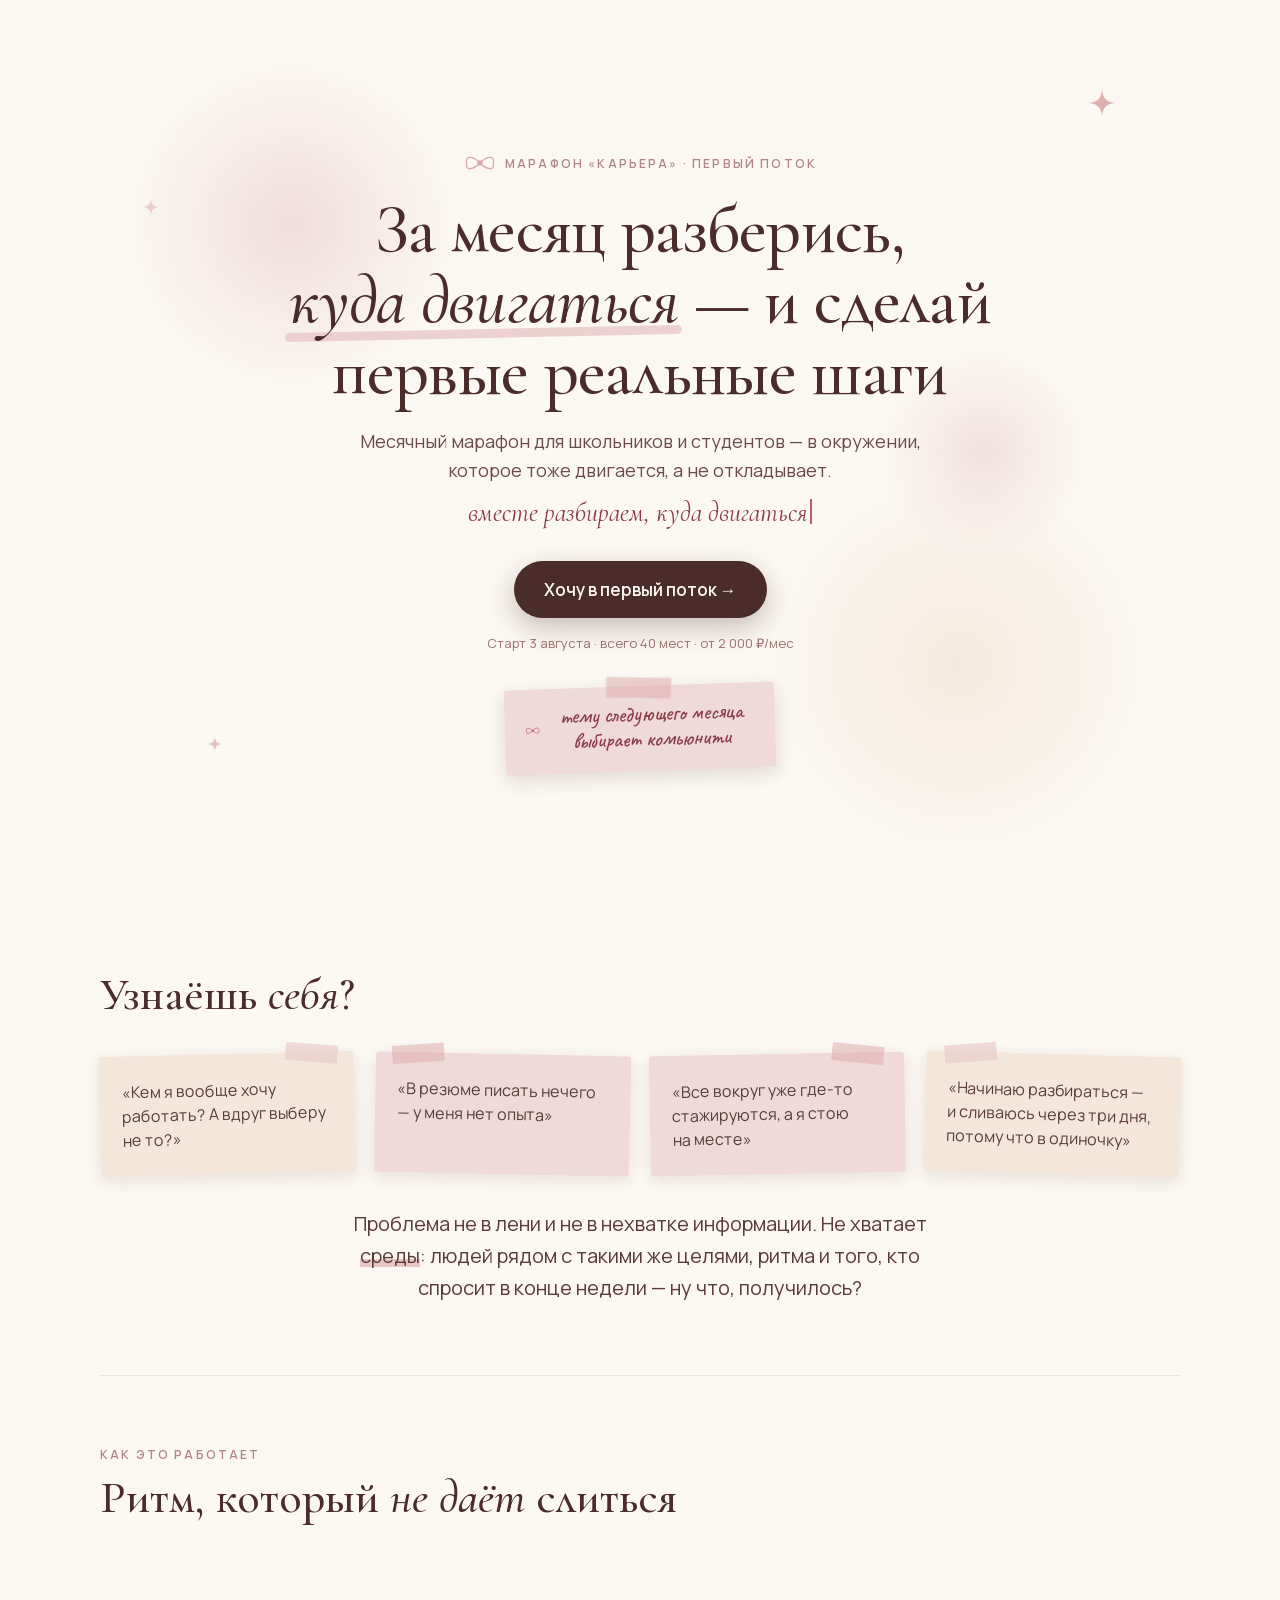
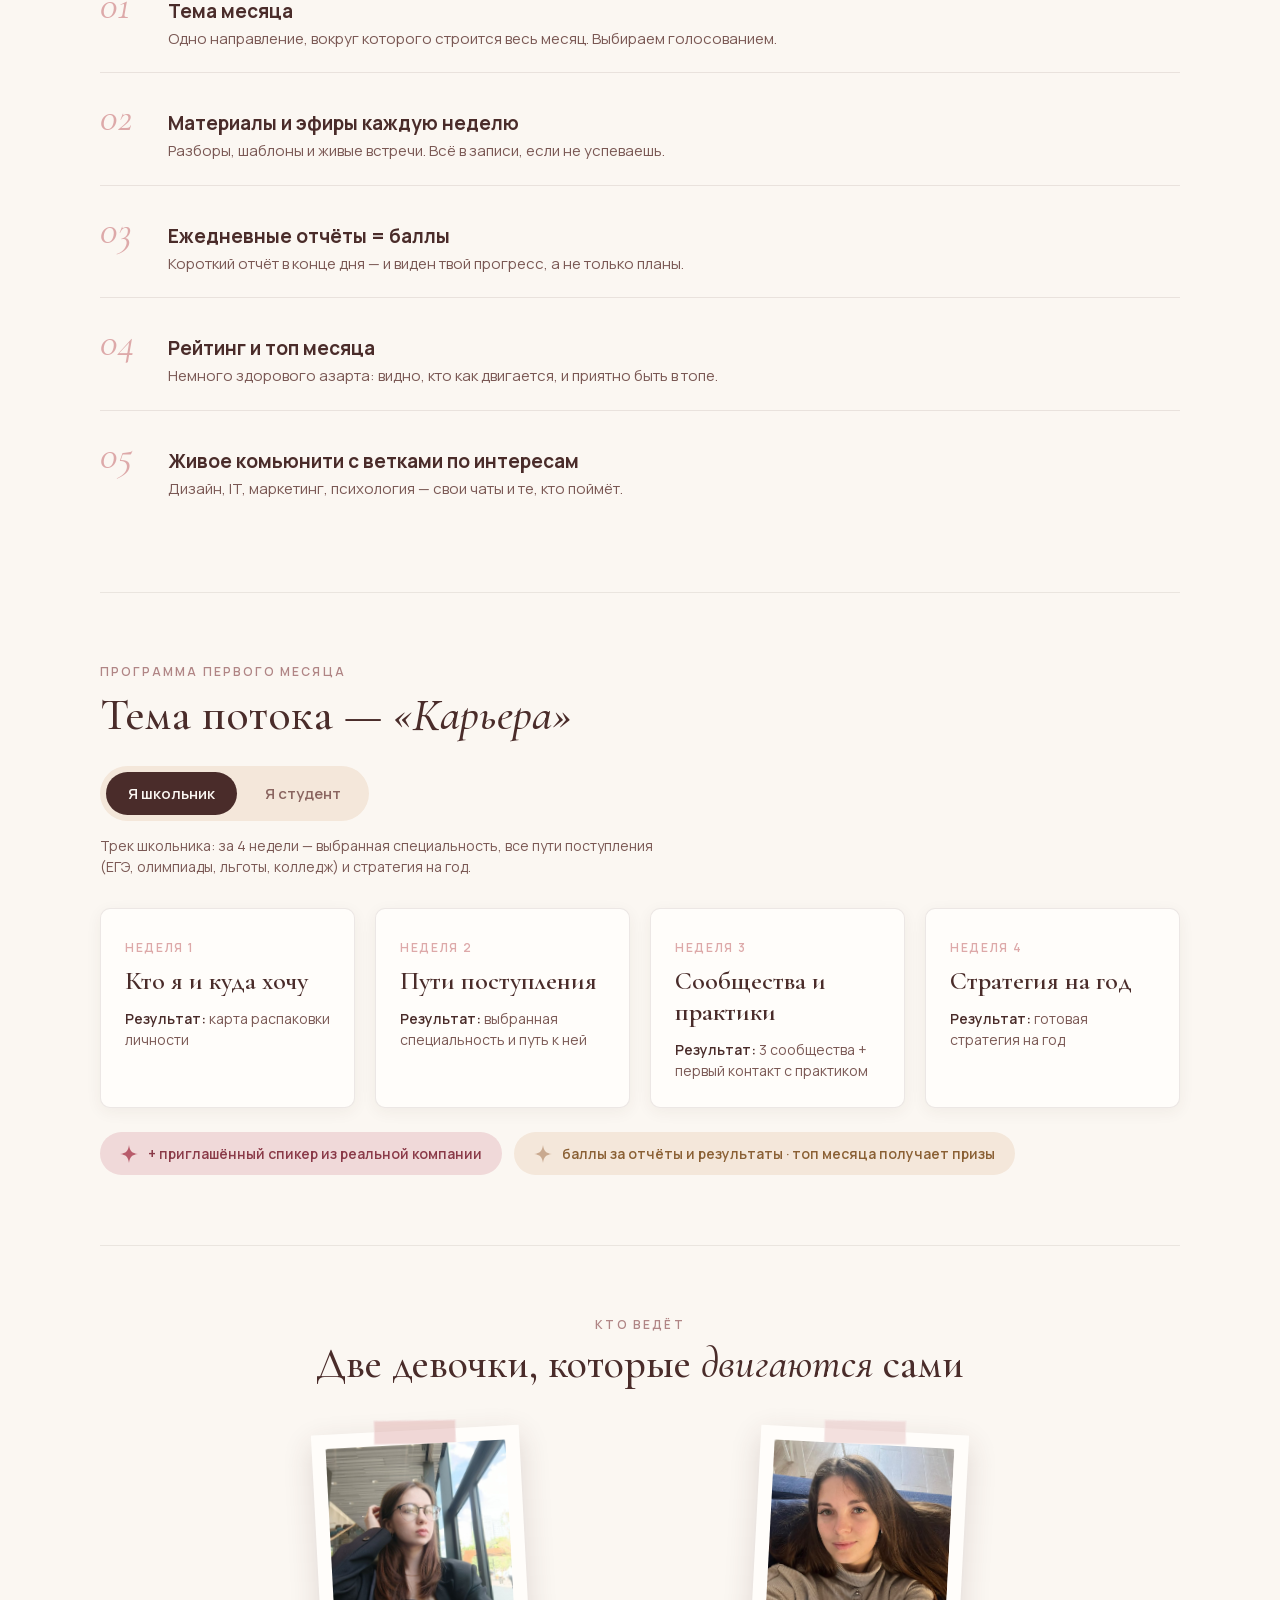
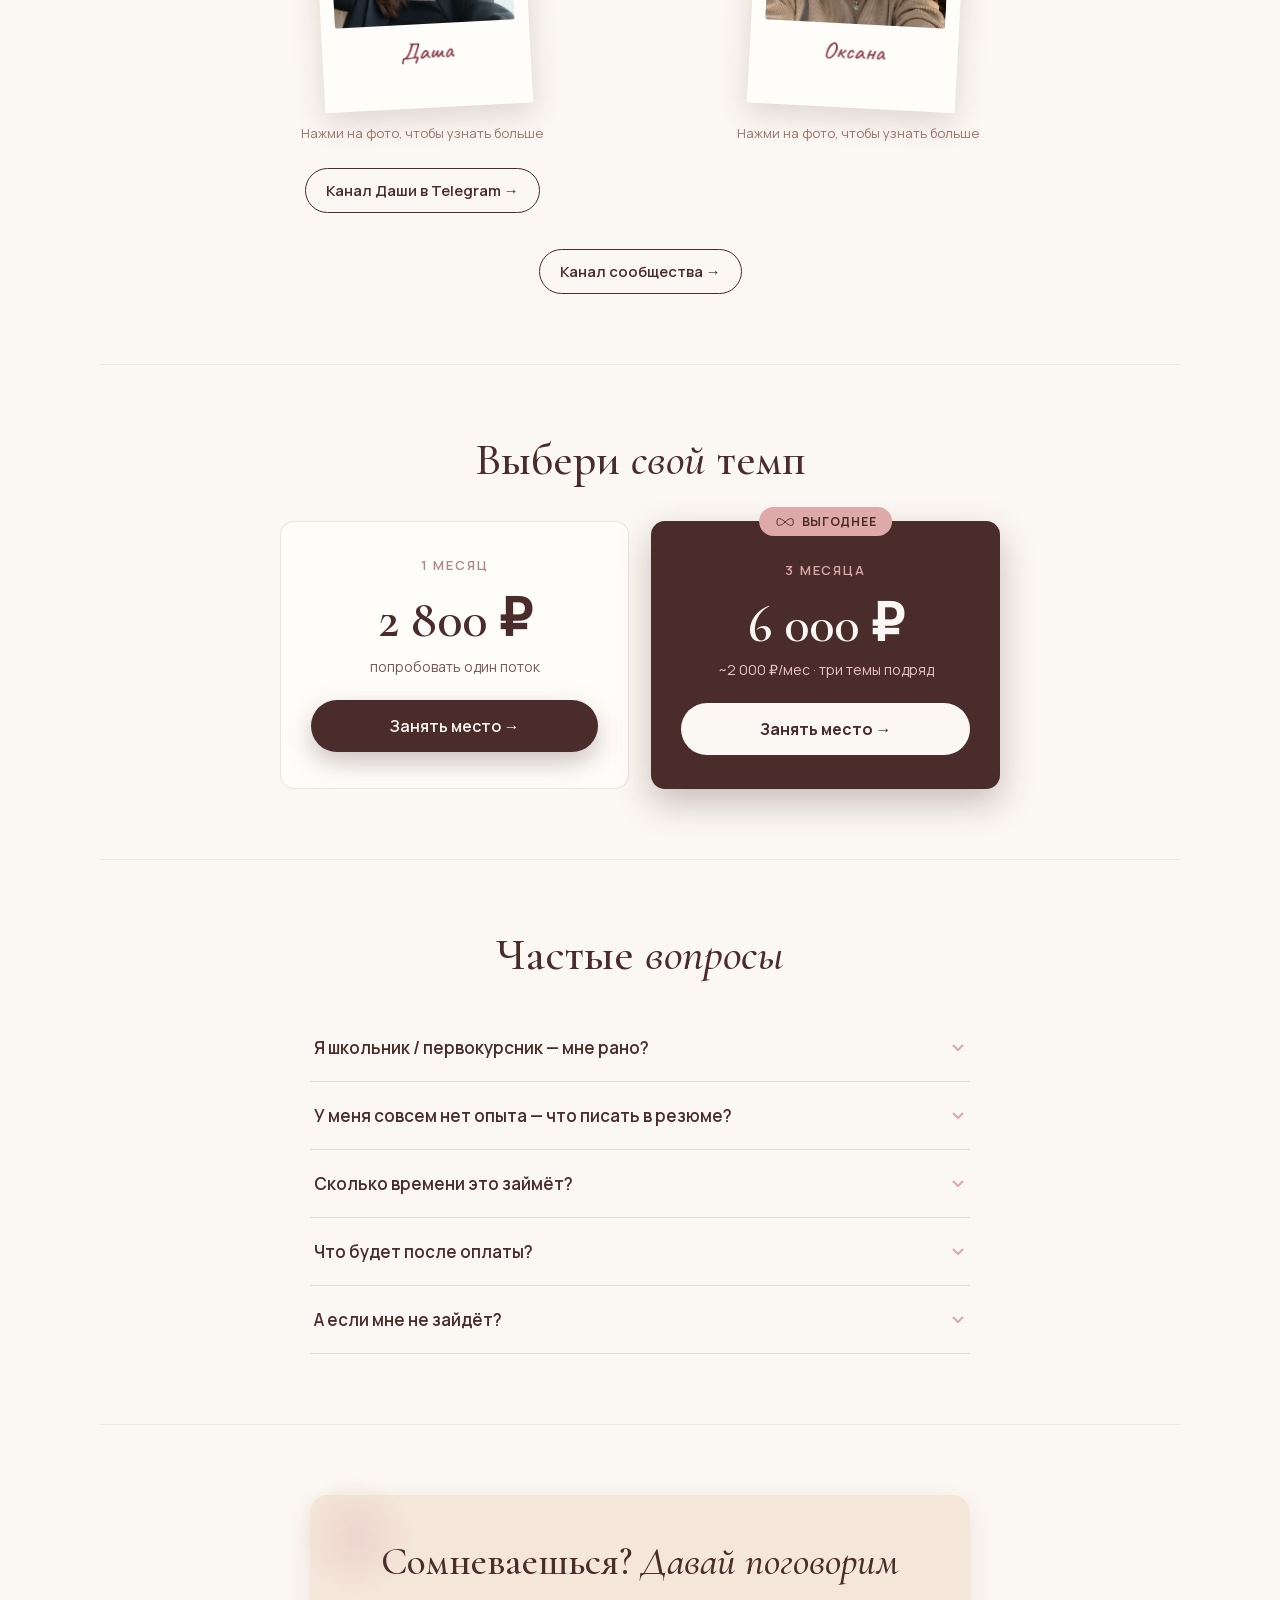
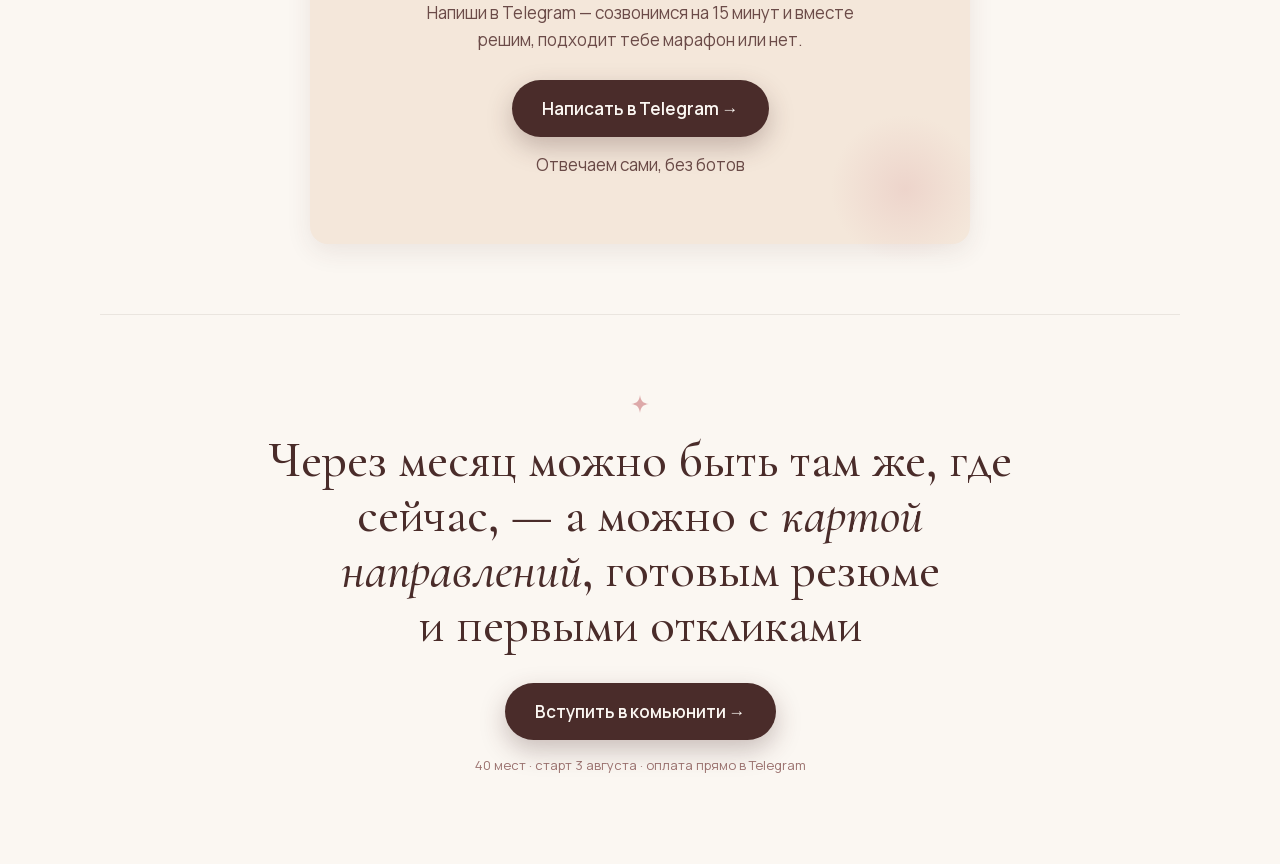
==== commit 36d8305b: "Кнопки на канал сообщества too_much_community Добавлены на formats/community.html (блок «Подходит ли" ====
--- a/marathon/index.html
+++ b/marathon/index.html
@@ -490,6 +490,10 @@
         <p class="author-hint">Нажми на фото, чтобы узнать больше</p>
       </div>
     </div>
+
+    <div style="text-align:center;margin-top:36px">
+      <a href="https://t.me/too_much_community" target="_blank" rel="noopener" class="btn-ghost">Канал сообщества →</a>
+    </div>
   </section>
 
   <!-- ============ PRICING ============ -->
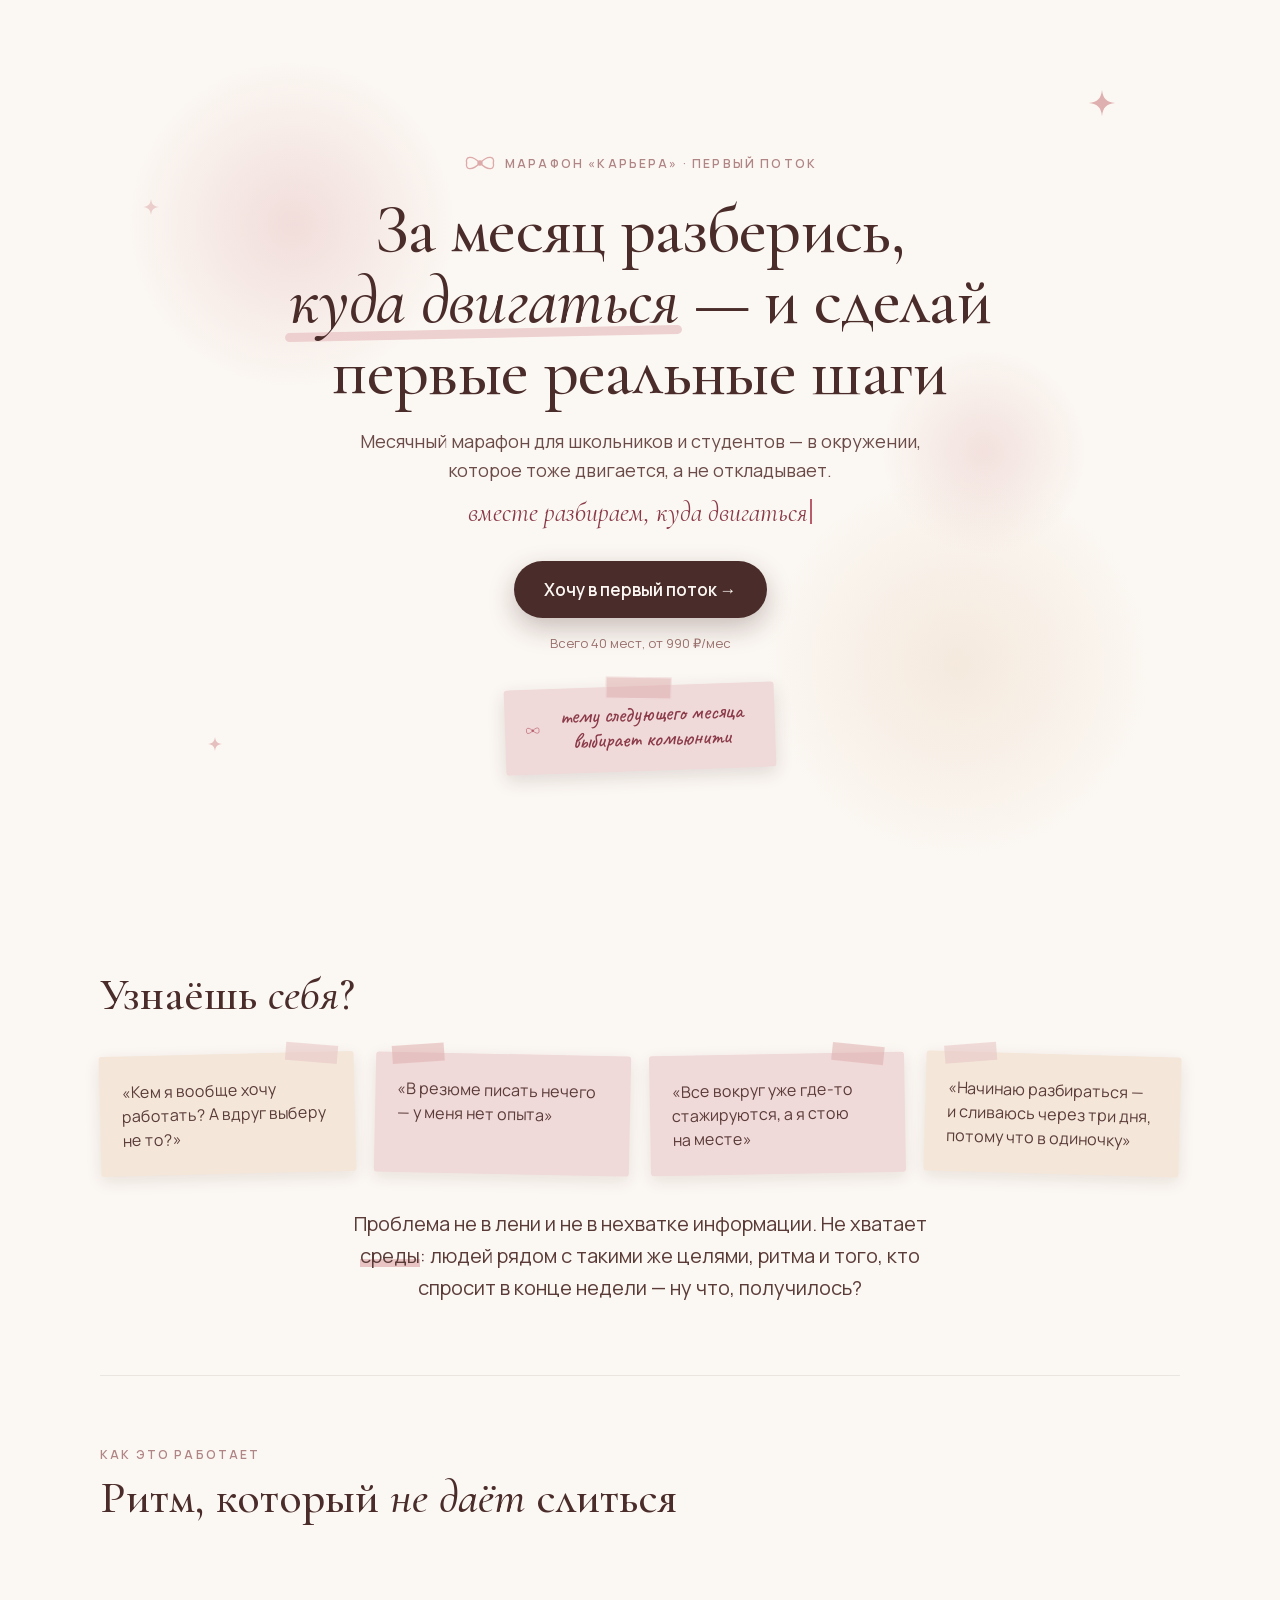
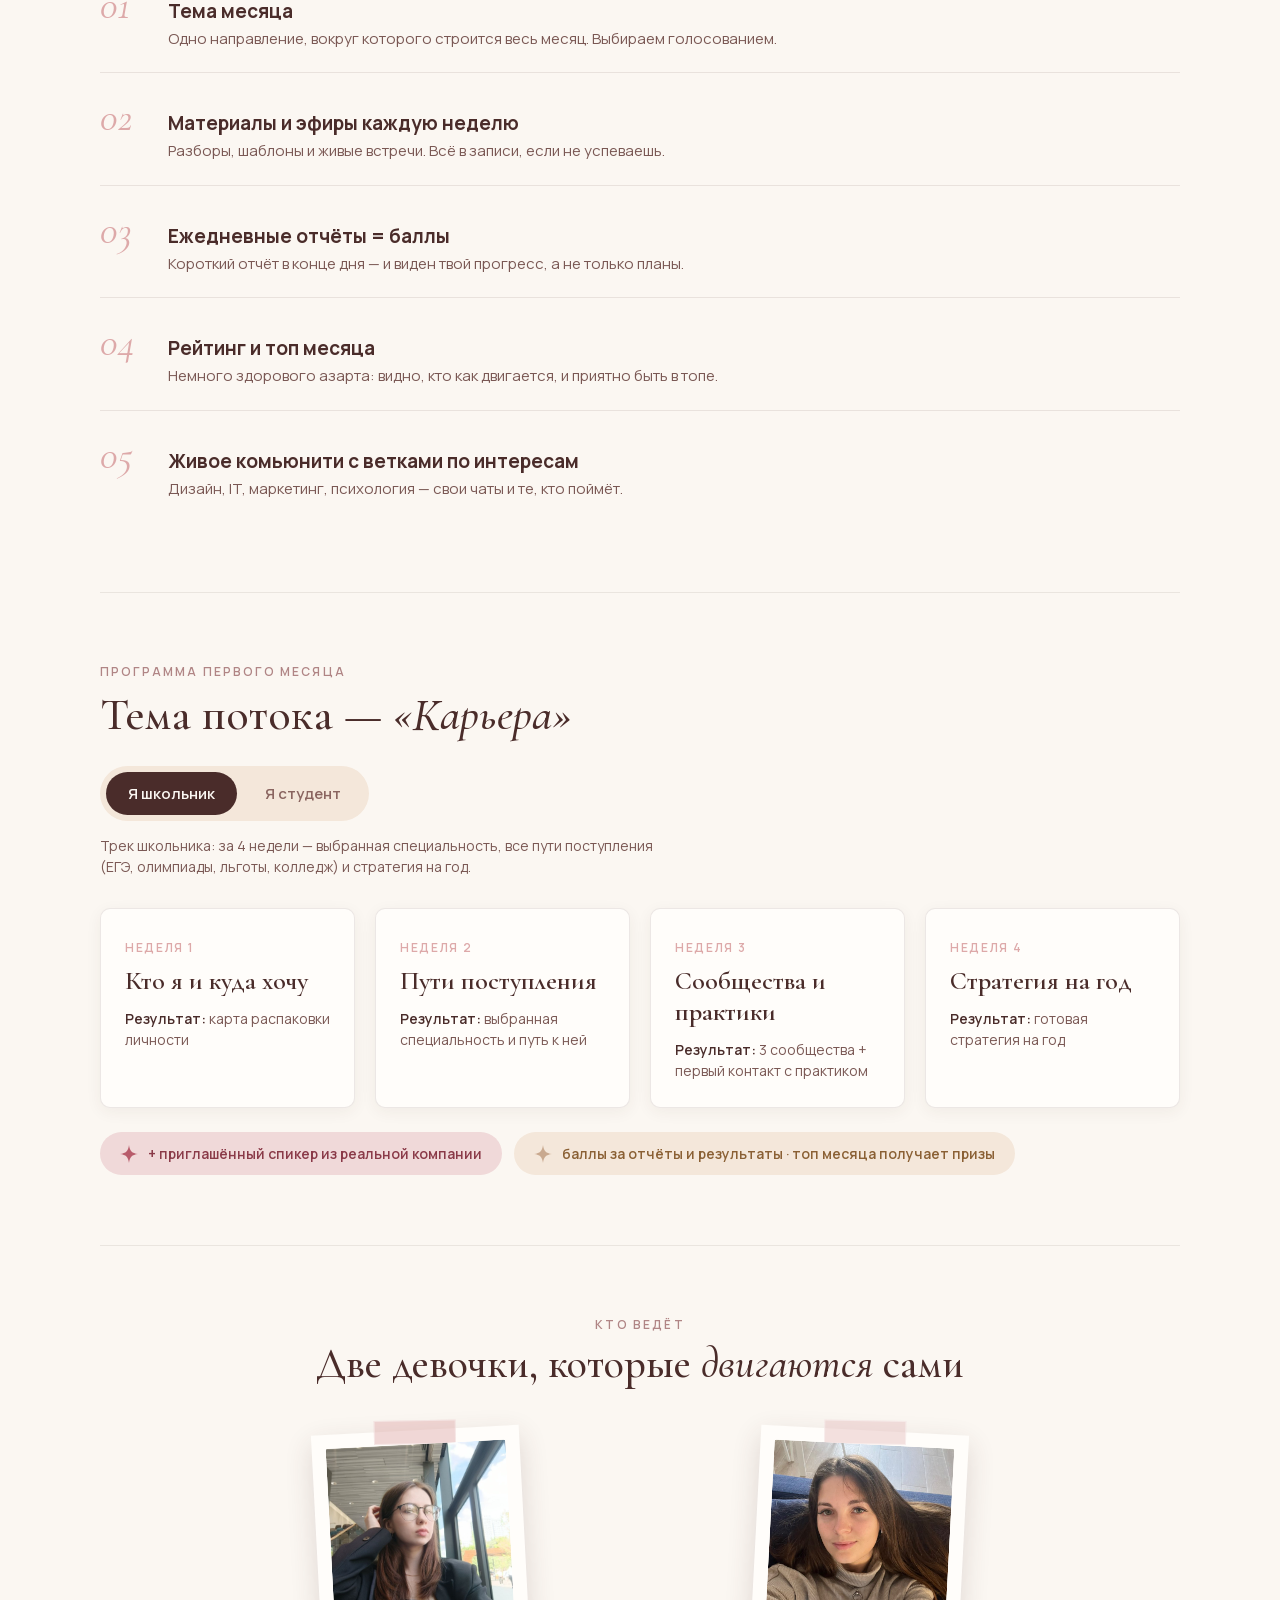
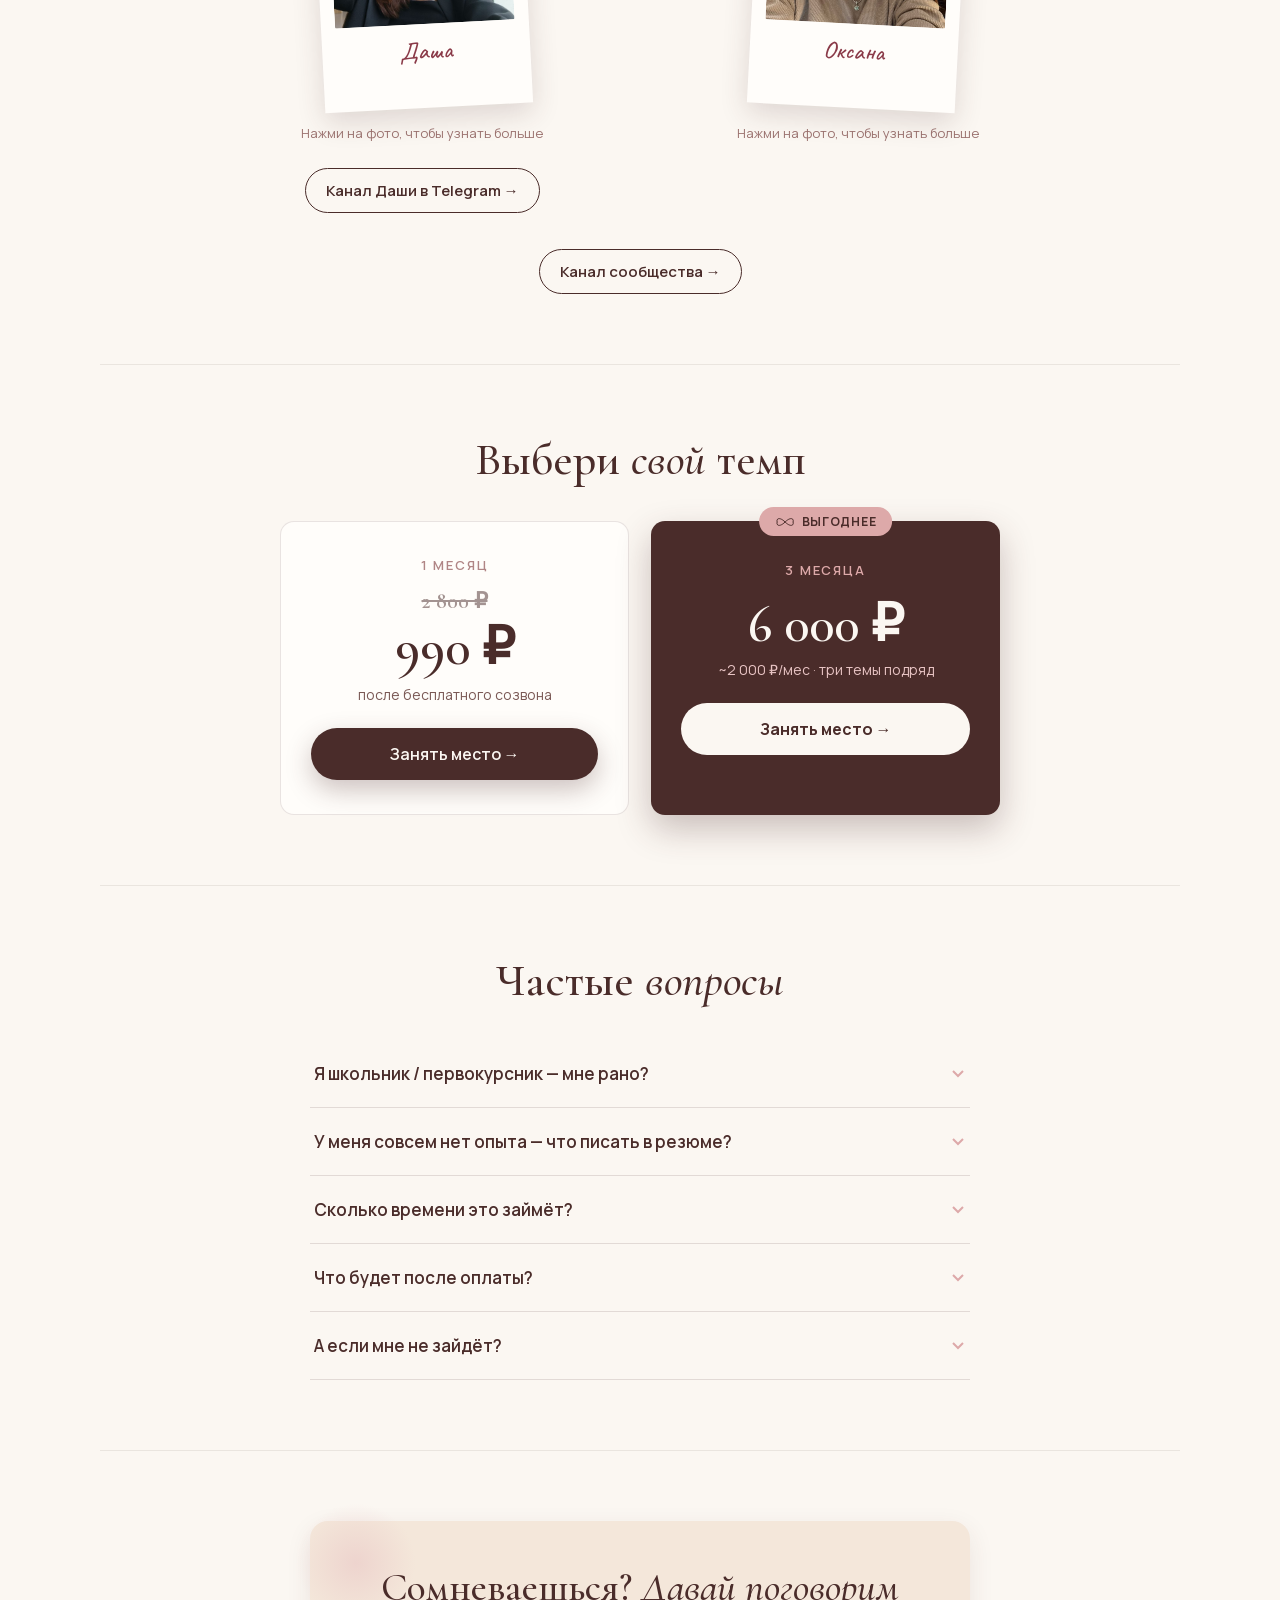
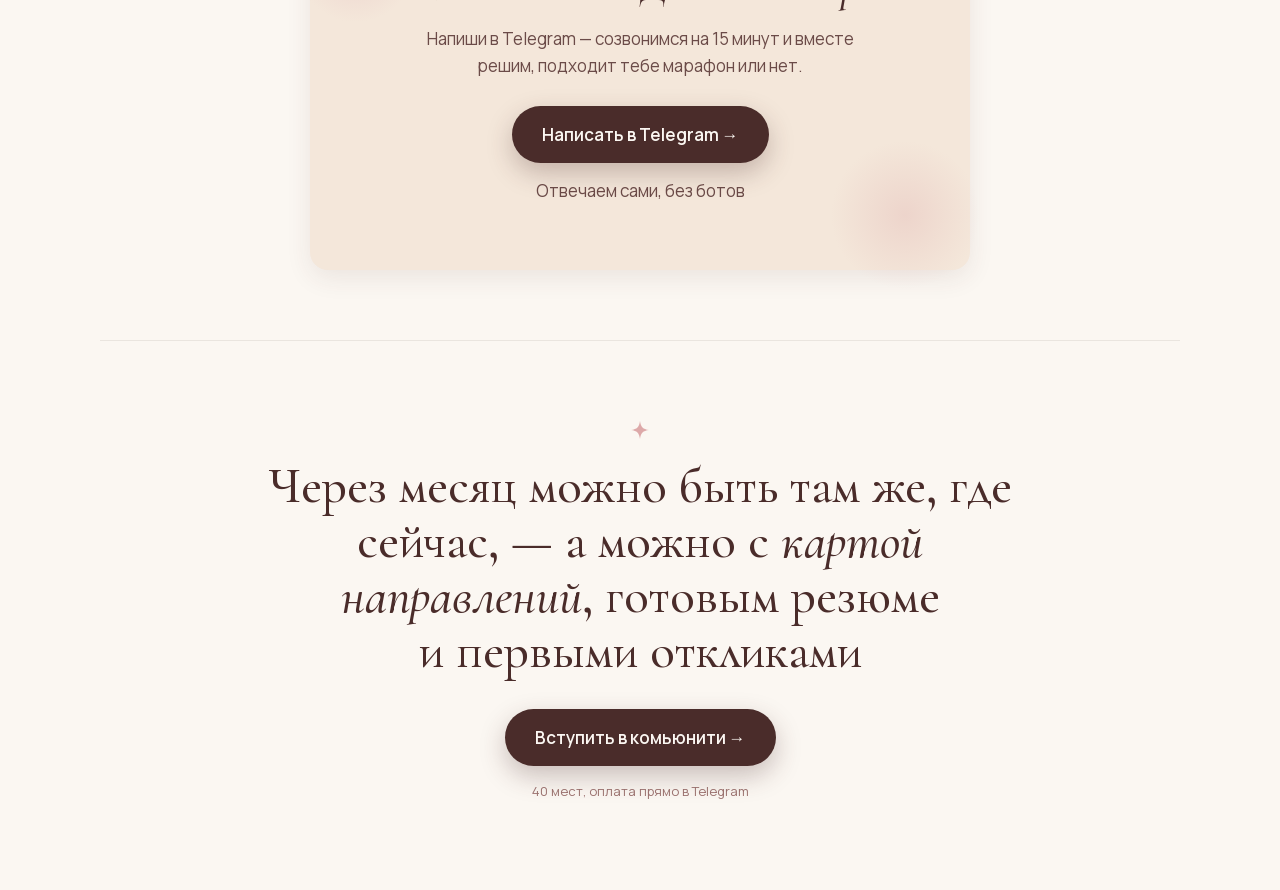
==== commit ae13c5ba: "Надёжная шторка вместо 3D-флипа, иерархия цены, актуальные даты - карточки Даши/Оксаны: текст на обо" ====
--- a/marathon/index.html
+++ b/marathon/index.html
@@ -21,13 +21,13 @@
 <meta charset="utf-8">
 <meta name="viewport" content="width=device-width, initial-scale=1">
 <title>Марафон «Карьера» — за месяц разберись, куда двигаться</title>
-<meta name="description" content="Месячный марафон для школьников и студентов: карта направлений, готовое резюме и первые реальные шаги — в окружении, которое тоже двигается. Старт 3 августа, 40 мест.">
+<meta name="description" content="Месячный марафон для школьников и студентов: карта направлений, готовое резюме и первые реальные шаги — в окружении, которое тоже двигается. 40 мест в потоке.">
 
 <link rel="canonical" href="https://dariyap.ru/marathon/">
 <meta property="og:url" content="https://dariyap.ru/marathon/">
 <meta property="og:type" content="website">
 <meta property="og:title" content="Марафон «Карьера» — за месяц разберись, куда двигаться">
-<meta property="og:description" content="Месячный марафон для школьников и студентов: карта направлений, готовое резюме и первые реальные шаги. Старт 3 августа, 40 мест.">
+<meta property="og:description" content="Месячный марафон для школьников и студентов: карта направлений, готовое резюме и первые реальные шаги. 40 мест в потоке.">
 <meta property="og:image" content="https://dariyap.ru/assets/marathon/dasha.jpg">
 <meta property="og:locale" content="ru_RU">
 <meta name="twitter:card" content="summary_large_image">
@@ -228,12 +228,11 @@
 .polaroid-name{font-family:Caveat,cursive;font-size:24px;color:#8A3A48;margin:12px 0 0}
 .author-bio{font-size:15px;line-height:1.65;margin:0 0 20px;color:#6B4B48;max-width:360px}
 .author-bio b{font-weight:700;color:#4A2C2A}
-.polaroid{perspective:1000px;cursor:pointer}
-.polaroid-flip{position:relative;width:180px;height:222px;transform-style:preserve-3d;transition:transform .6s cubic-bezier(.4,.2,.2,1)}
-.polaroid.is-flipped .polaroid-flip{transform:rotateY(180deg)}
-.polaroid-face{position:absolute;inset:0;backface-visibility:hidden}
-.polaroid-face--back{display:flex;align-items:center;transform:rotateY(180deg);background:#FFFDFA;padding:14px;border-radius:2px;overflow-y:auto;scrollbar-width:none}
-.polaroid-face--back::-webkit-scrollbar{display:none}
+.polaroid{cursor:pointer}
+.polaroid-stage{position:relative;width:180px;overflow:hidden;border-radius:2px}
+.polaroid-shutter{position:absolute;inset:0;display:flex;align-items:center;background:#FFFDFA;padding:14px;transform:translateY(100%);transition:transform .45s cubic-bezier(.4,0,.2,1);overflow-y:auto;scrollbar-width:none}
+.polaroid.is-flipped .polaroid-shutter{transform:translateY(0)}
+.polaroid-shutter::-webkit-scrollbar{display:none}
 .polaroid-bio-back{margin:0;font-size:12.5px;line-height:1.5;color:#6B4B48;text-align:center}
 .author-hint{font-size:13px;color:#9C7370;text-align:center;margin:-8px 0 26px}
 .btn-ghost{
@@ -253,6 +252,7 @@
 .plan-basic .plan-tag{color:#B08585}
 .plan-pro .plan-tag{color:#DDA9A9;margin-top:6px}
 .price{font-family:'Cormorant Garamond',serif;font-weight:600;font-size:52px;margin:0 0 6px}
+.price-old{font-family:'Cormorant Garamond',serif;font-weight:600;font-size:22px;color:#4A2C2A;opacity:.5;text-decoration:line-through;margin:0 0 2px}
 .plan-basic .price{color:#4A2C2A}
 .plan-pro .price{color:#FBF7F2;margin-bottom:4px}
 .plan-sub{font-size:14px;margin:0 0 24px}
@@ -377,7 +377,7 @@
     <p class="hero-typed">вместе <span id="typed"></span><span class="caret"></span></p>
 
     <a href="https://t.me/students_community_bot?start=site_hero" target="_blank" rel="noopener" class="btn">Хочу в первый поток →</a>
-    <p class="note">Старт 3 августа · всего 40 мест · от 2 000 ₽/мес</p>
+    <p class="note">Всего 40 мест, от 990 ₽/мес</p>
 
     <div class="sticky">
       <div class="sticky-row">
@@ -461,12 +461,12 @@
     <div class="authors">
       <div class="author">
         <div class="polaroid polaroid-l" tabindex="0" role="button" aria-pressed="false" aria-label="Показать достижения Даши">
-          <div class="polaroid-flip">
-            <div class="polaroid-face polaroid-face--front">
+          <div class="polaroid-stage">
+            <div class="polaroid-front">
               <div class="photo"><img src="/assets/marathon/dasha.jpg" alt="Даша — продакт-менеджер в IT" loading="lazy" width="180" height="180"></div>
               <p class="polaroid-name">Даша</p>
             </div>
-            <div class="polaroid-face polaroid-face--back">
+            <div class="polaroid-shutter">
               <p class="polaroid-bio-back">Product manager в&nbsp;IT+AI, студентка ВШЭ (бизнес-информатика). Управляла проектами от&nbsp;3&nbsp;млн ₽ и&nbsp;командами до&nbsp;30&nbsp;человек: маркетинг, консалтинг, креатив. Сейчас делает AI-продукты, вайб-кодинг и&nbsp;комьюнити Together.</p>
             </div>
           </div>
@@ -477,12 +477,12 @@
 
       <div class="author">
         <div class="polaroid polaroid-r" tabindex="0" role="button" aria-pressed="false" aria-label="Показать достижения Оксаны">
-          <div class="polaroid-flip">
-            <div class="polaroid-face polaroid-face--front">
+          <div class="polaroid-stage">
+            <div class="polaroid-front">
               <div class="photo" style="background:#EFE0D2"><img src="/assets/marathon/oksana.jpg" alt="Оксана — деливери-менеджер в IT" loading="lazy" width="180" height="180"></div>
               <p class="polaroid-name">Оксана</p>
             </div>
-            <div class="polaroid-face polaroid-face--back">
+            <div class="polaroid-shutter">
               <p class="polaroid-bio-back">7+&nbsp;лет в&nbsp;EdTech и&nbsp;IT. Путь от&nbsp;контент-менеджера до&nbsp;руководителя команд и&nbsp;крупных образовательных проектов в&nbsp;Skillbox. Сейчас работает с&nbsp;IT, продуктом и&nbsp;AI, учится в&nbsp;магистратуре ВШЭ.</p>
             </div>
           </div>
@@ -503,8 +503,9 @@
     <div class="plans">
       <div class="plan plan-basic">
         <p class="plan-tag">1 месяц</p>
-        <p class="price">2 800 ₽</p>
-        <p class="plan-sub">попробовать один поток</p>
+        <p class="price-old">2 800 ₽</p>
+        <p class="price">990 ₽</p>
+        <p class="plan-sub">после бесплатного созвона</p>
         <a href="https://t.me/students_community_bot?start=site_month" target="_blank" rel="noopener" class="btn">Занять место →</a>
       </div>
 
@@ -549,11 +550,11 @@
 
     <a href="https://t.me/students_community_bot?start=site_final" target="_blank" rel="noopener" class="btn">Вступить в комьюнити →</a>
 
-    <p class="note">40 мест · старт 3 августа · оплата прямо в Telegram</p>
+    <p class="note">40 мест, оплата прямо в Telegram</p>
   </section>
 
 </div>
 
-<script src="/js/marathon.js"></script>
+<script src="/js/marathon.js?v=2"></script>
 </body>
 </html>
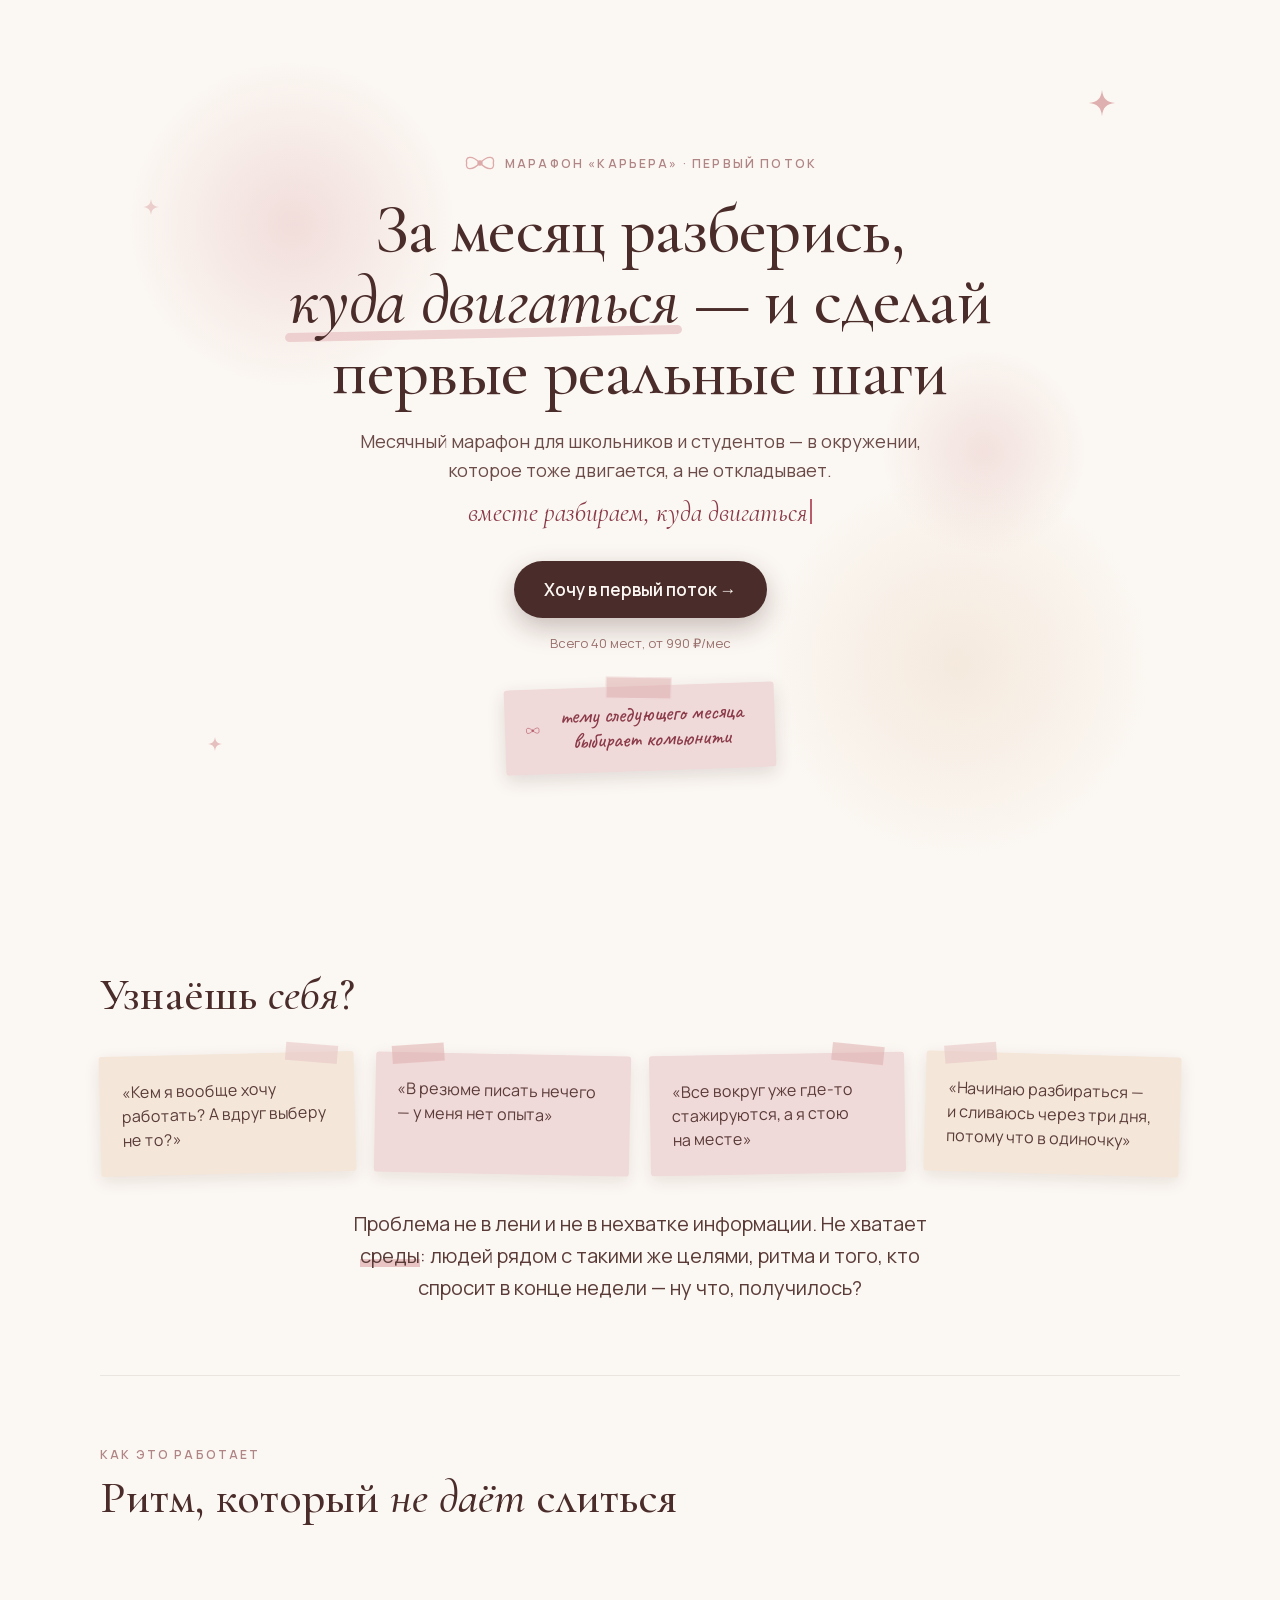
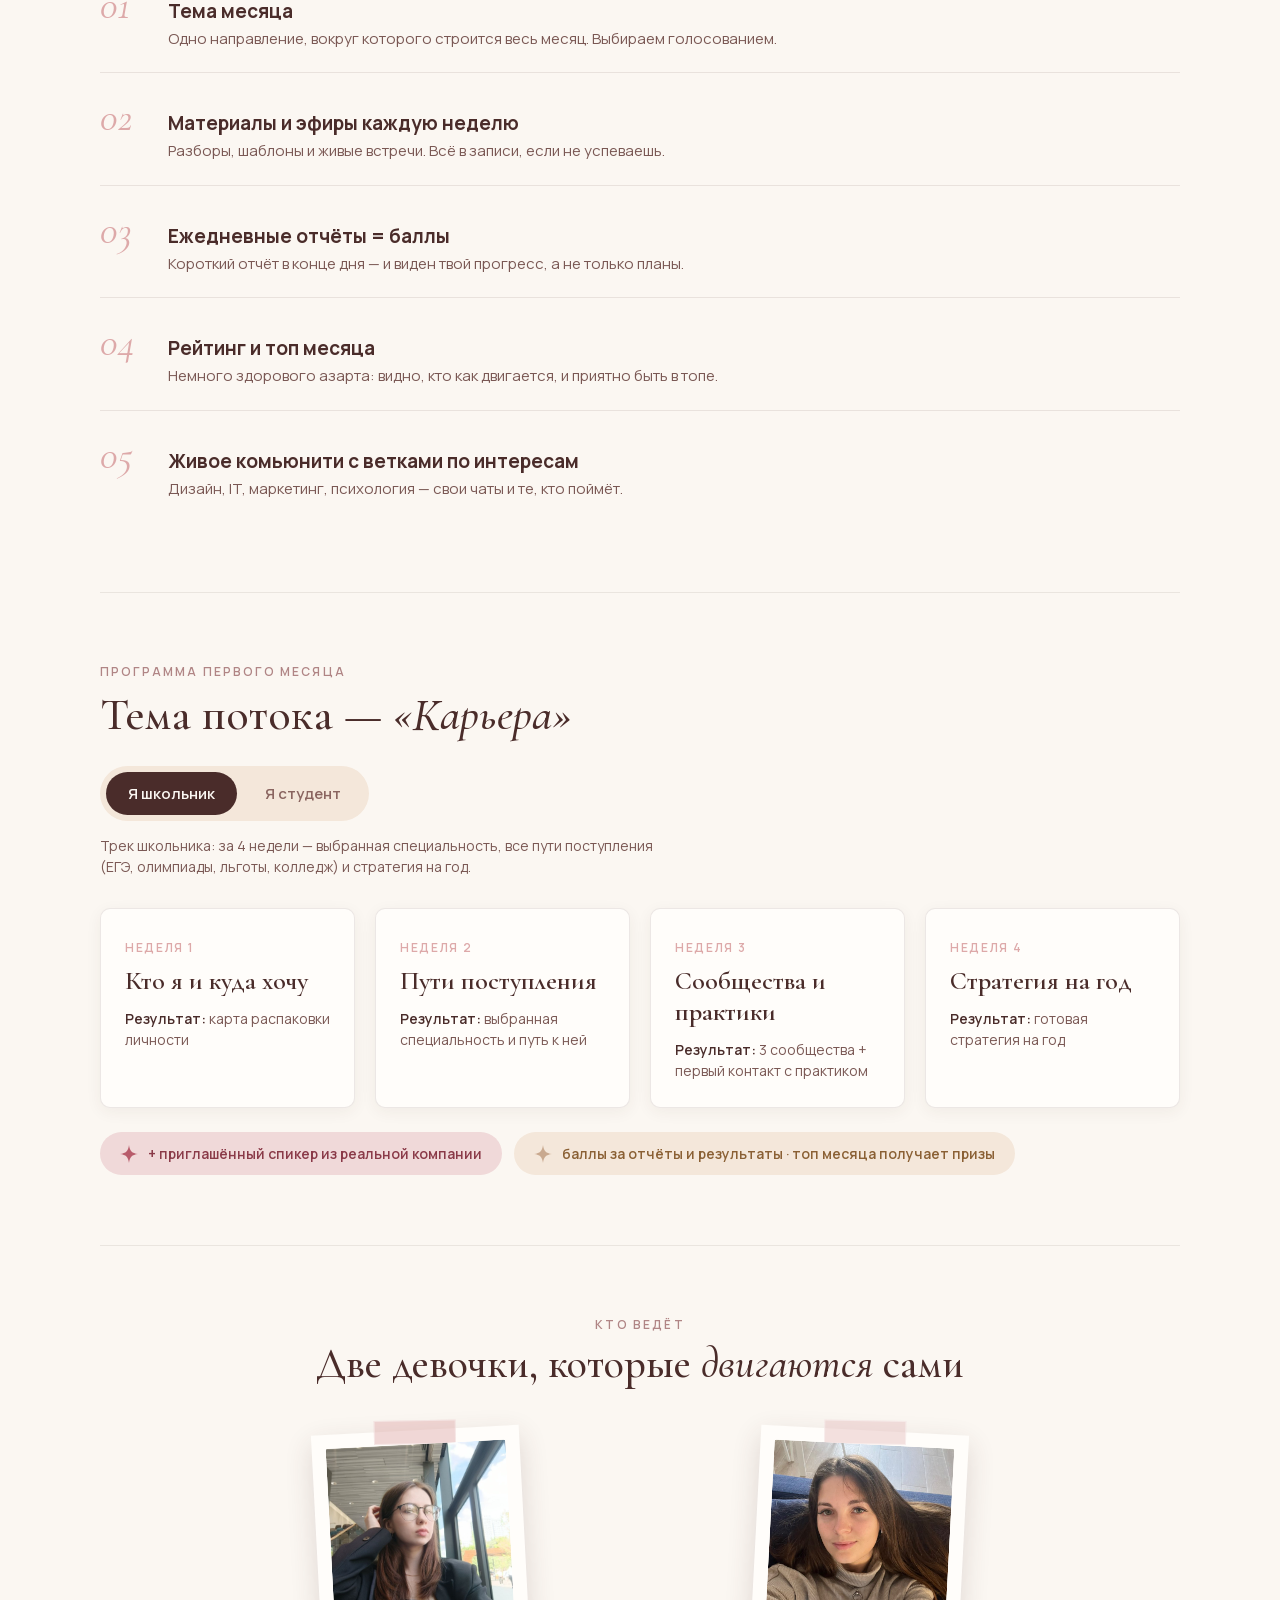
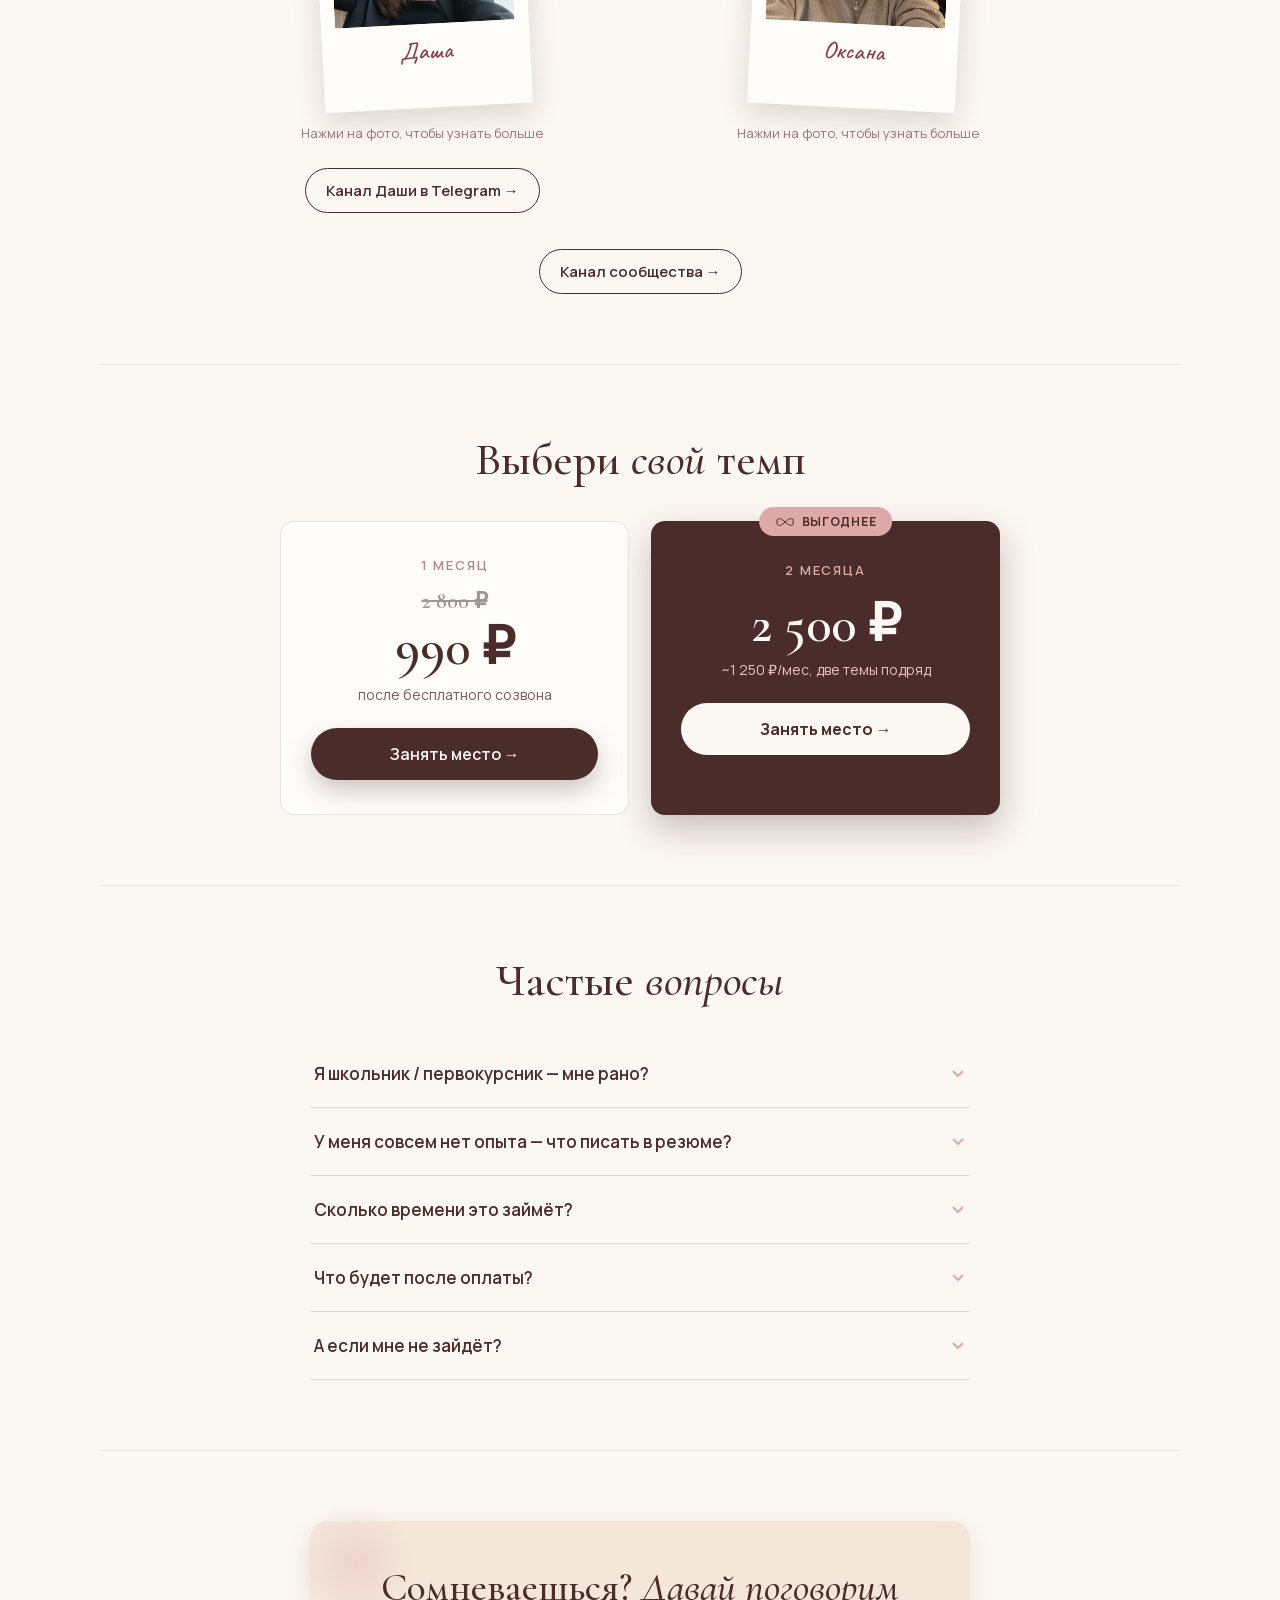
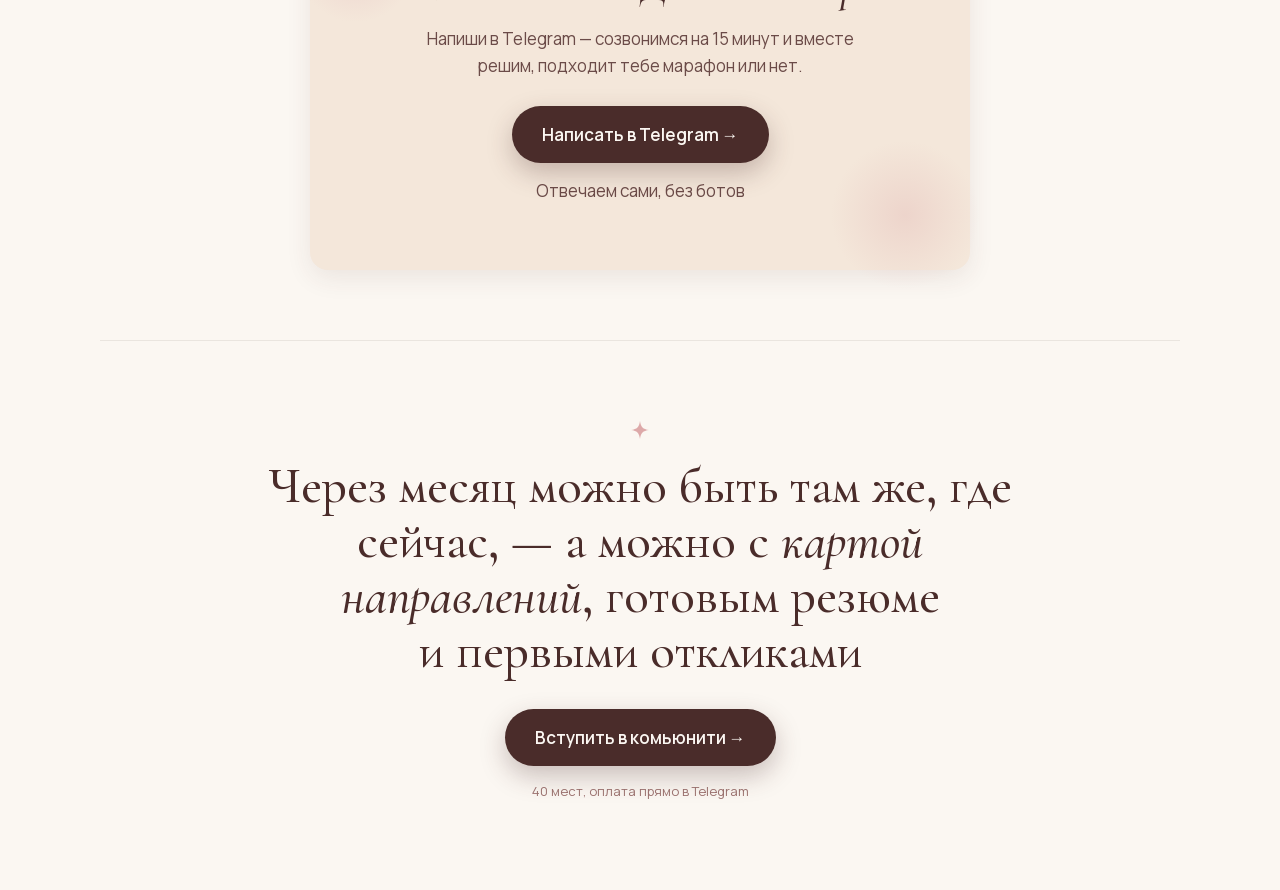
==== commit df9c15ec: "Пакет 6000₽/3 месяца → 2500₽/2 месяца комьюнити Поправлено на formats/community.html (список тарифа " ====
--- a/marathon/index.html
+++ b/marathon/index.html
@@ -467,7 +467,7 @@
               <p class="polaroid-name">Даша</p>
             </div>
             <div class="polaroid-shutter">
-              <p class="polaroid-bio-back">Product manager в&nbsp;IT+AI, студентка ВШЭ (бизнес-информатика). Управляла проектами от&nbsp;3&nbsp;млн ₽ и&nbsp;командами до&nbsp;30&nbsp;человек: маркетинг, консалтинг, креатив. Сейчас делает AI-продукты, вайб-кодинг и&nbsp;комьюнити Together.</p>
+              <p class="polaroid-bio-back">Product manager в&nbsp;IT+AI, студентка ВШЭ (бизнес-информатика). Управляла проектами от&nbsp;3&nbsp;млн ₽ и&nbsp;командами до&nbsp;30&nbsp;человек: маркетинг, консалтинг, креатив. Сейчас делает AI-продукты, вайб-кодинг и&nbsp;комьюнити «Много хочешь?».</p>
             </div>
           </div>
         </div>
@@ -514,9 +514,9 @@
           <svg width="20" height="12" viewBox="0 0 40 24" fill="none" stroke="#4A2C2A" stroke-width="2" aria-hidden="true"><path d="M20 12 C10 2 2 4 4 12 C2 20 10 22 20 12Z"/><path d="M20 12 C30 2 38 4 36 12 C38 20 30 22 20 12Z"/></svg>
           ВЫГОДНЕЕ
         </div>
-        <p class="plan-tag">3 месяца</p>
-        <p class="price">6 000 ₽</p>
-        <p class="plan-sub">~2 000 ₽/мес · три темы подряд</p>
+        <p class="plan-tag">2 месяца</p>
+        <p class="price">2 500 ₽</p>
+        <p class="plan-sub">~1 250 ₽/мес, две темы подряд</p>
         <a href="https://t.me/students_community_bot?start=site_quarter" target="_blank" rel="noopener" class="btn">Занять место →</a>
       </div>
     </div>
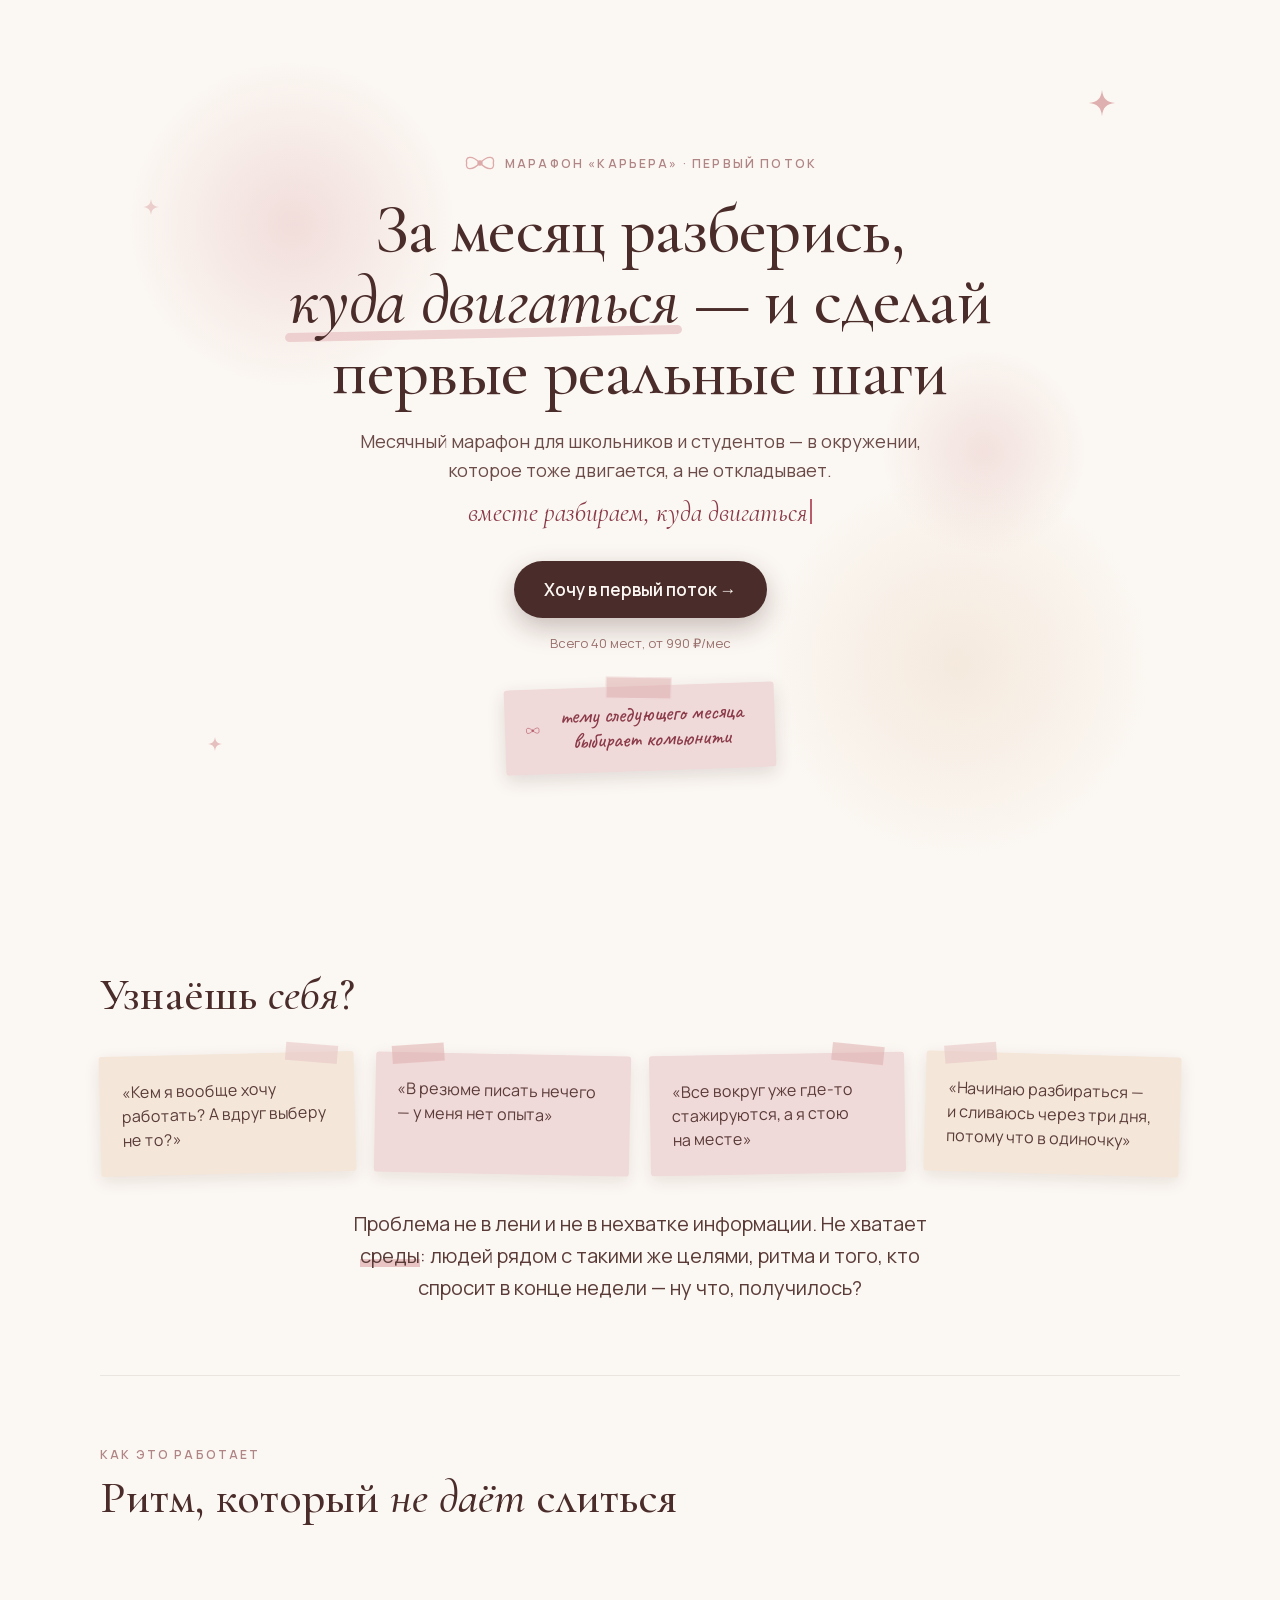
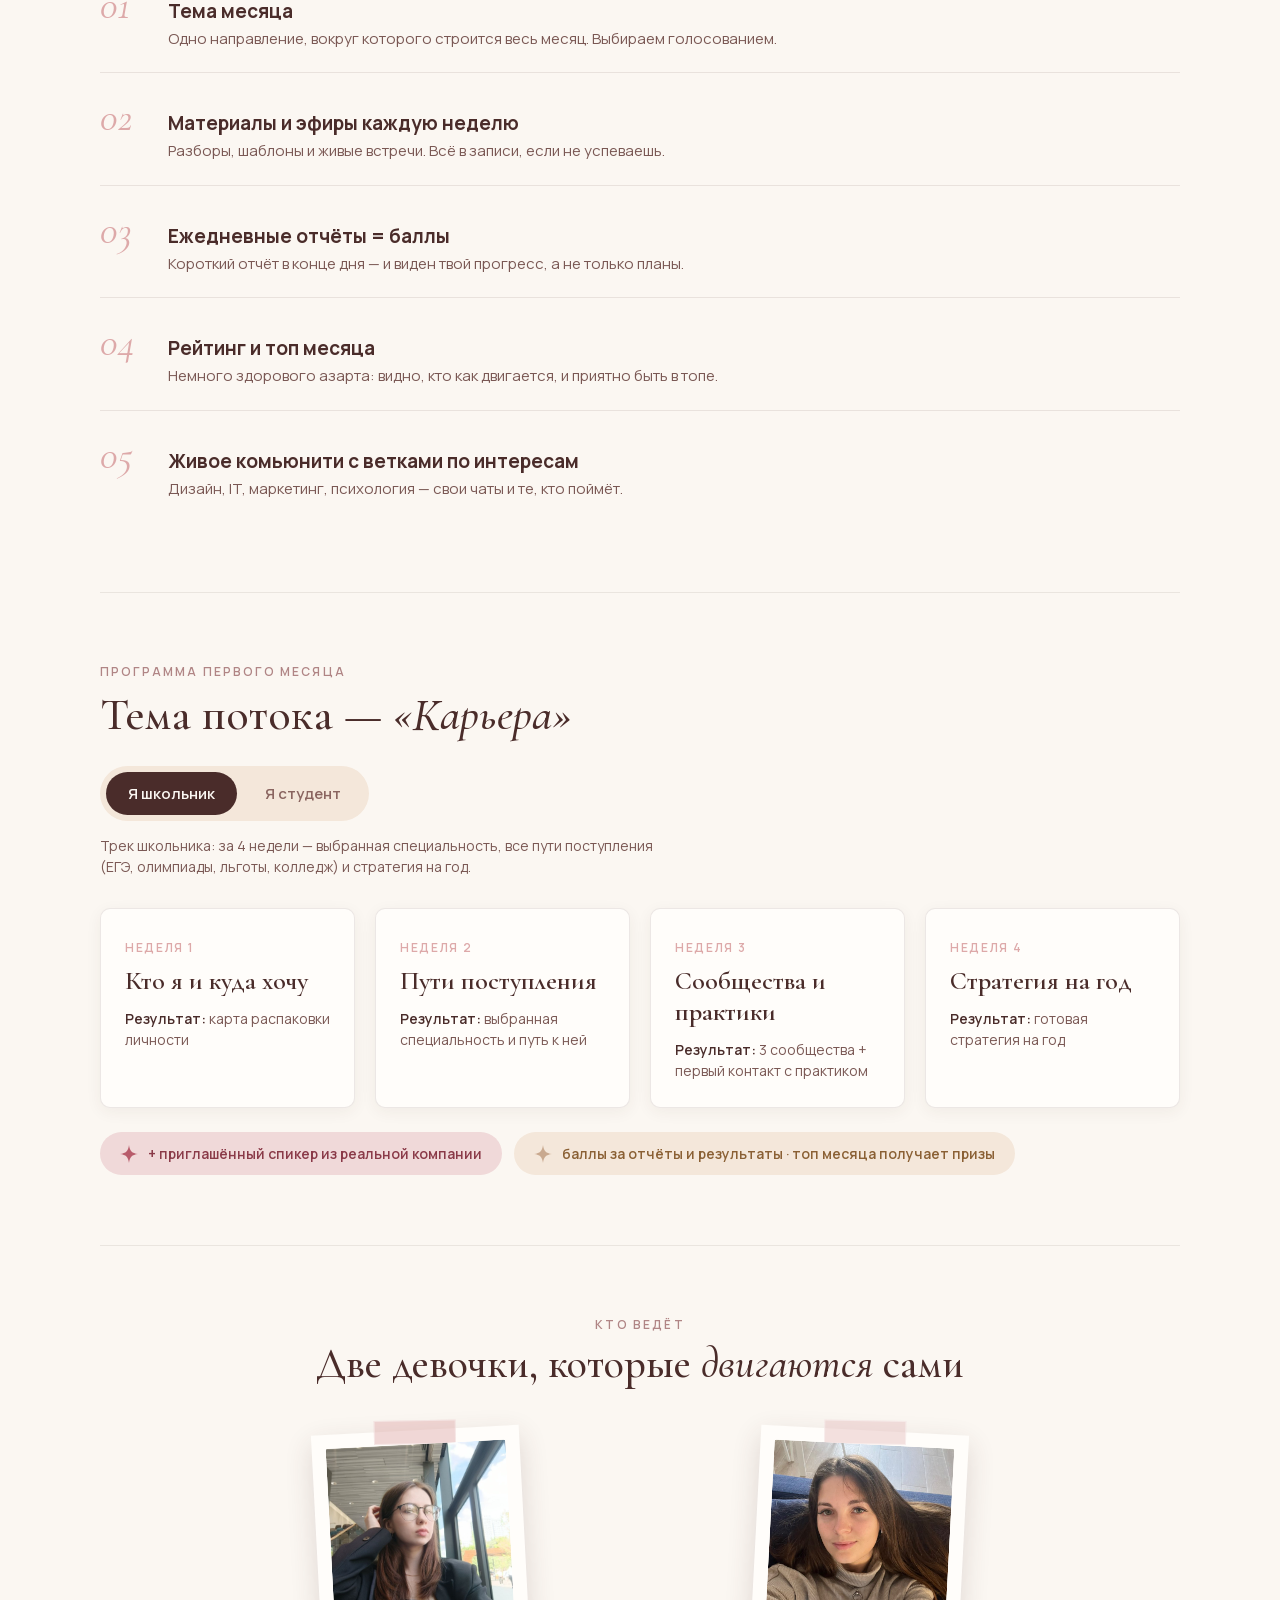
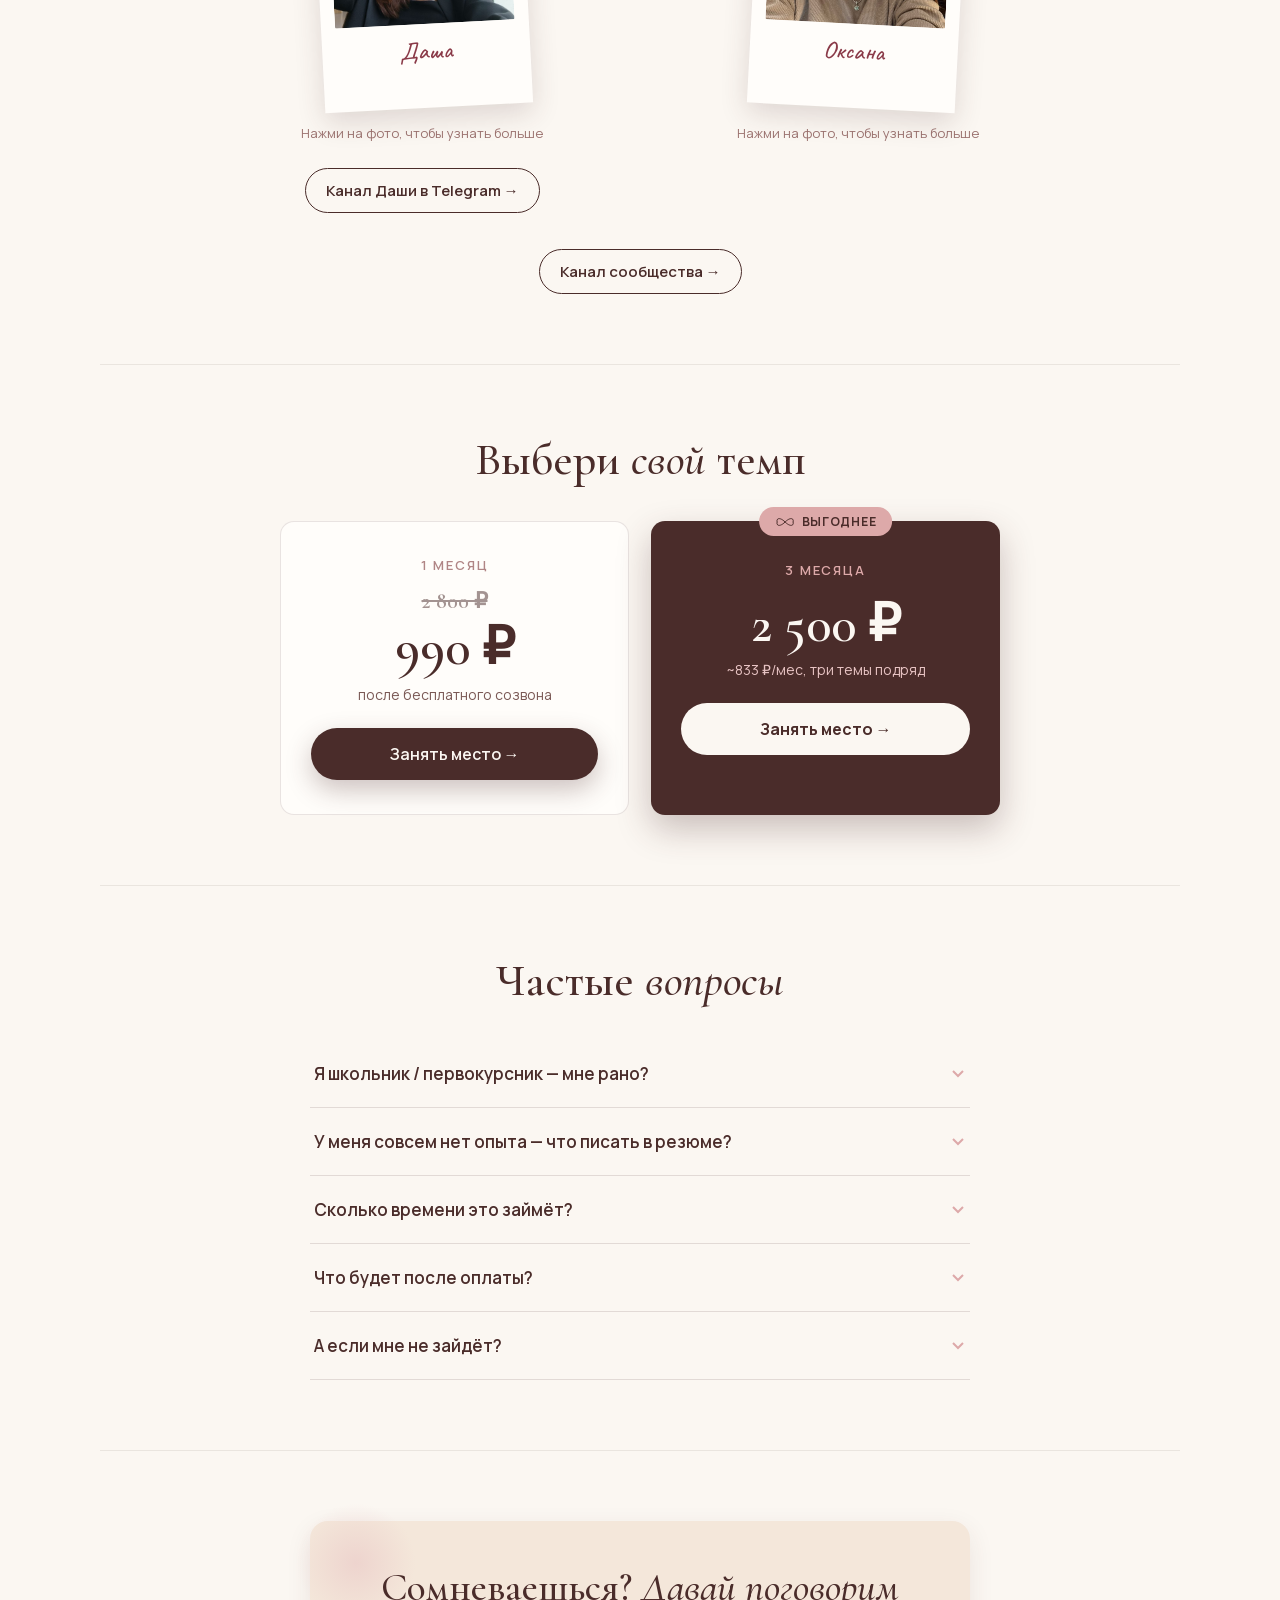
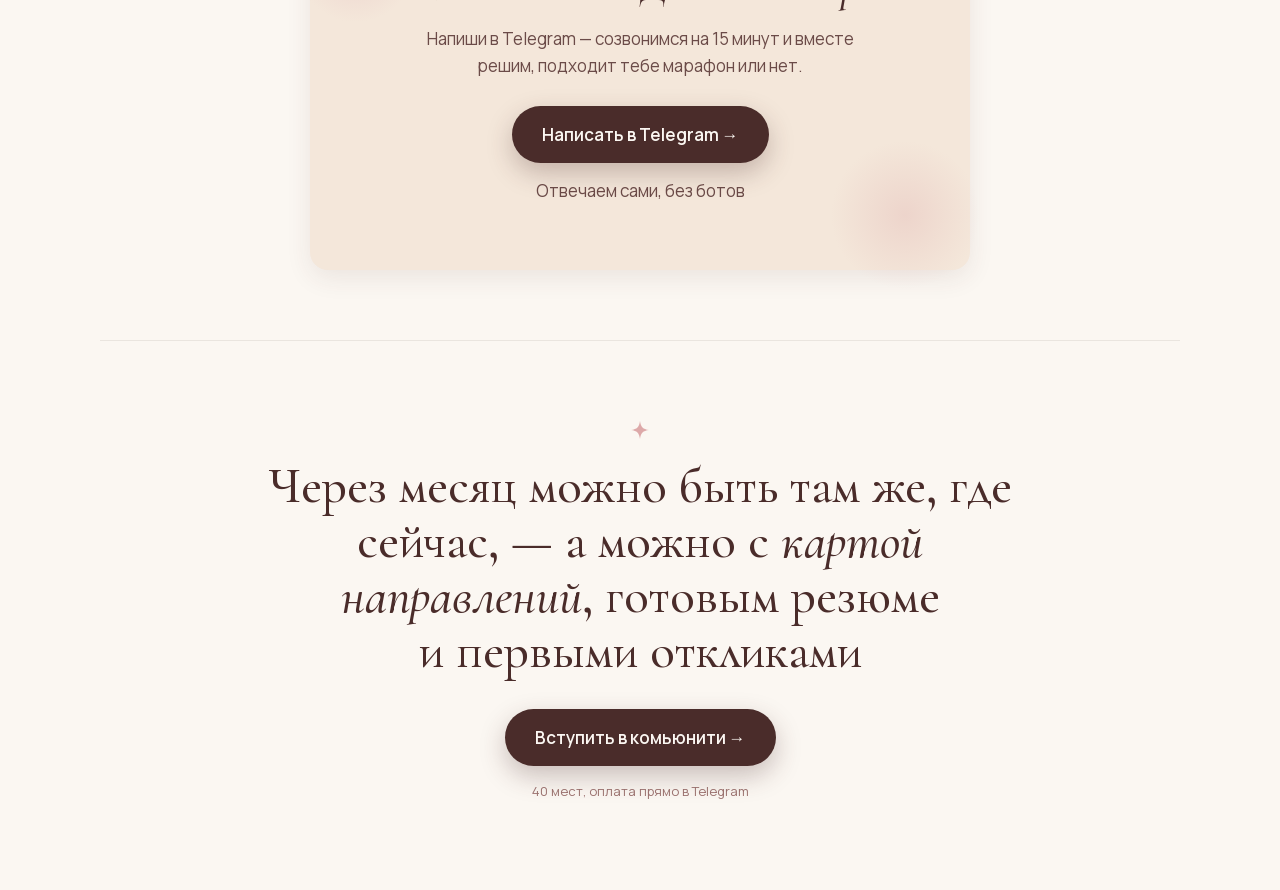
==== commit d3a76463: "Пакет 3 месяца за 2500₽ (не 2 месяца) Уточнение: срок остаётся 3 месяца, меняется только цена — 2500" ====
--- a/marathon/index.html
+++ b/marathon/index.html
@@ -514,9 +514,9 @@
           <svg width="20" height="12" viewBox="0 0 40 24" fill="none" stroke="#4A2C2A" stroke-width="2" aria-hidden="true"><path d="M20 12 C10 2 2 4 4 12 C2 20 10 22 20 12Z"/><path d="M20 12 C30 2 38 4 36 12 C38 20 30 22 20 12Z"/></svg>
           ВЫГОДНЕЕ
         </div>
-        <p class="plan-tag">2 месяца</p>
+        <p class="plan-tag">3 месяца</p>
         <p class="price">2 500 ₽</p>
-        <p class="plan-sub">~1 250 ₽/мес, две темы подряд</p>
+        <p class="plan-sub">~833 ₽/мес, три темы подряд</p>
         <a href="https://t.me/students_community_bot?start=site_quarter" target="_blank" rel="noopener" class="btn">Занять место →</a>
       </div>
     </div>
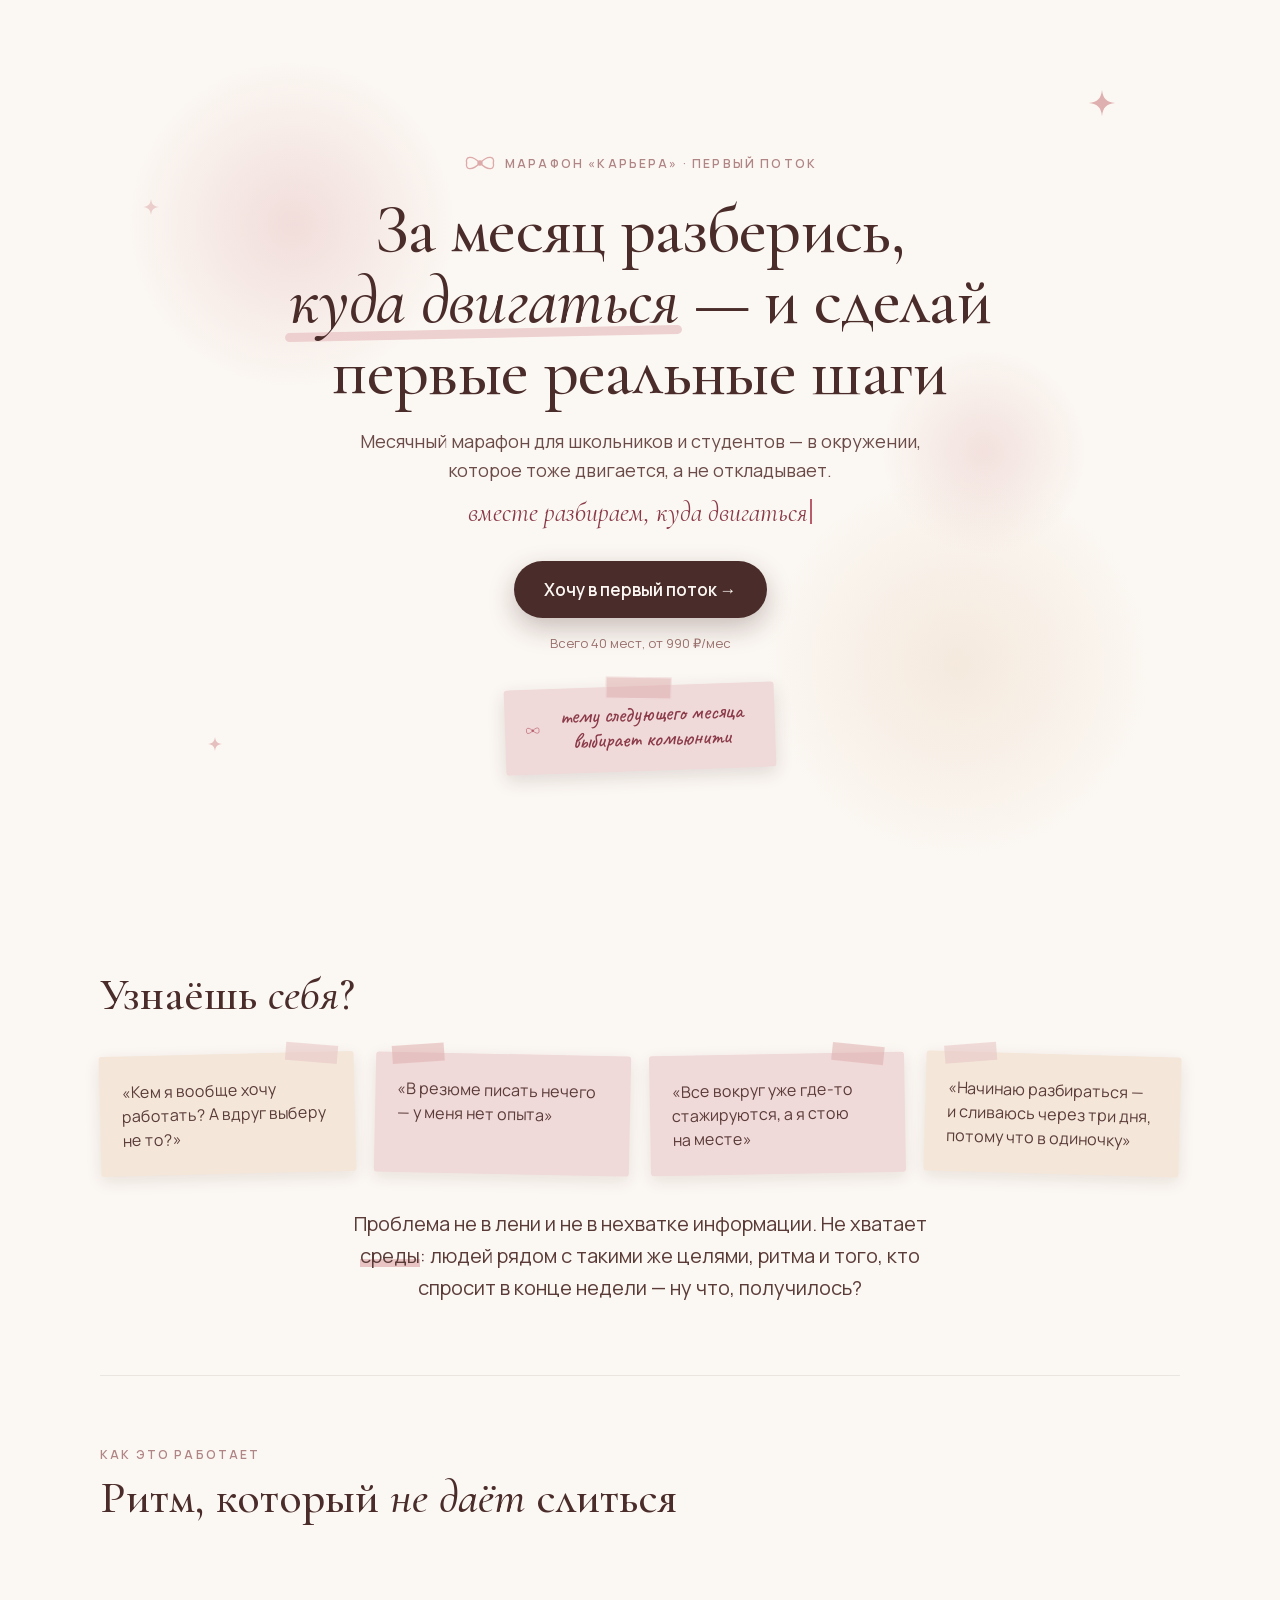
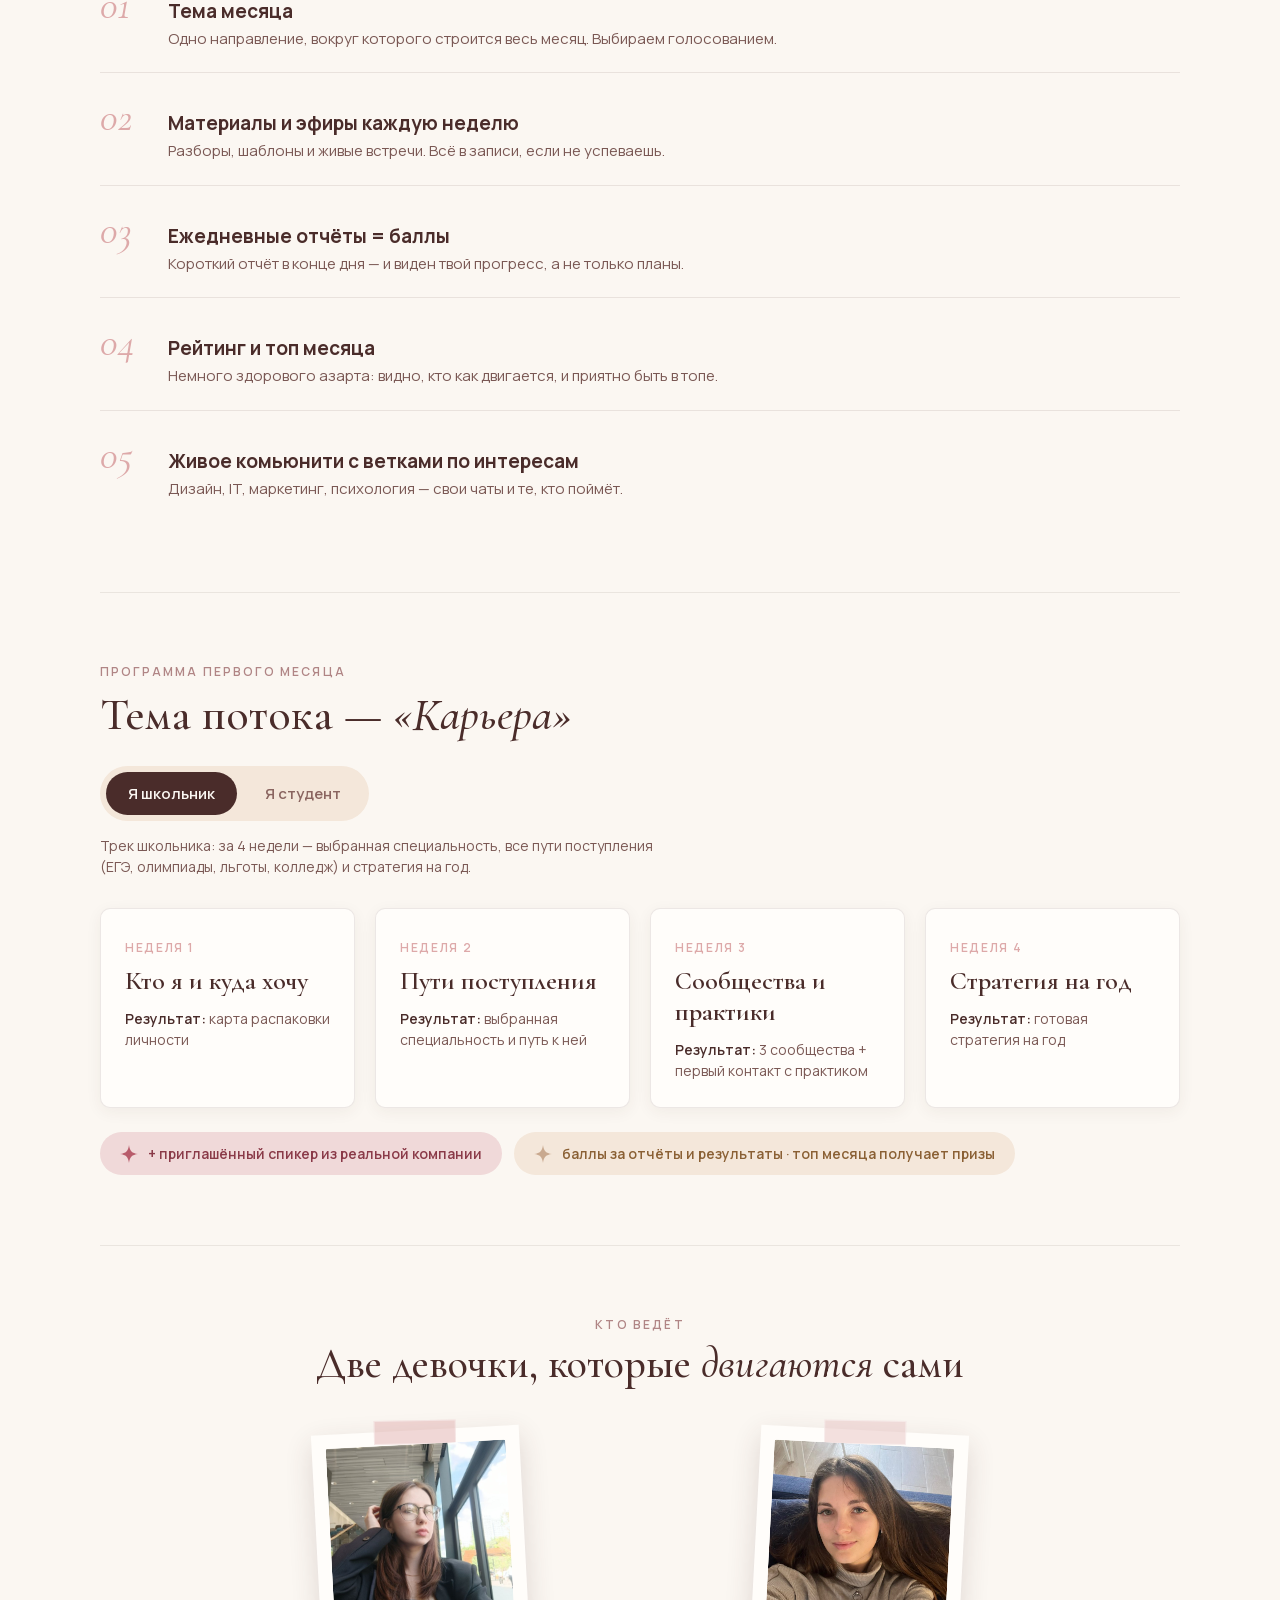
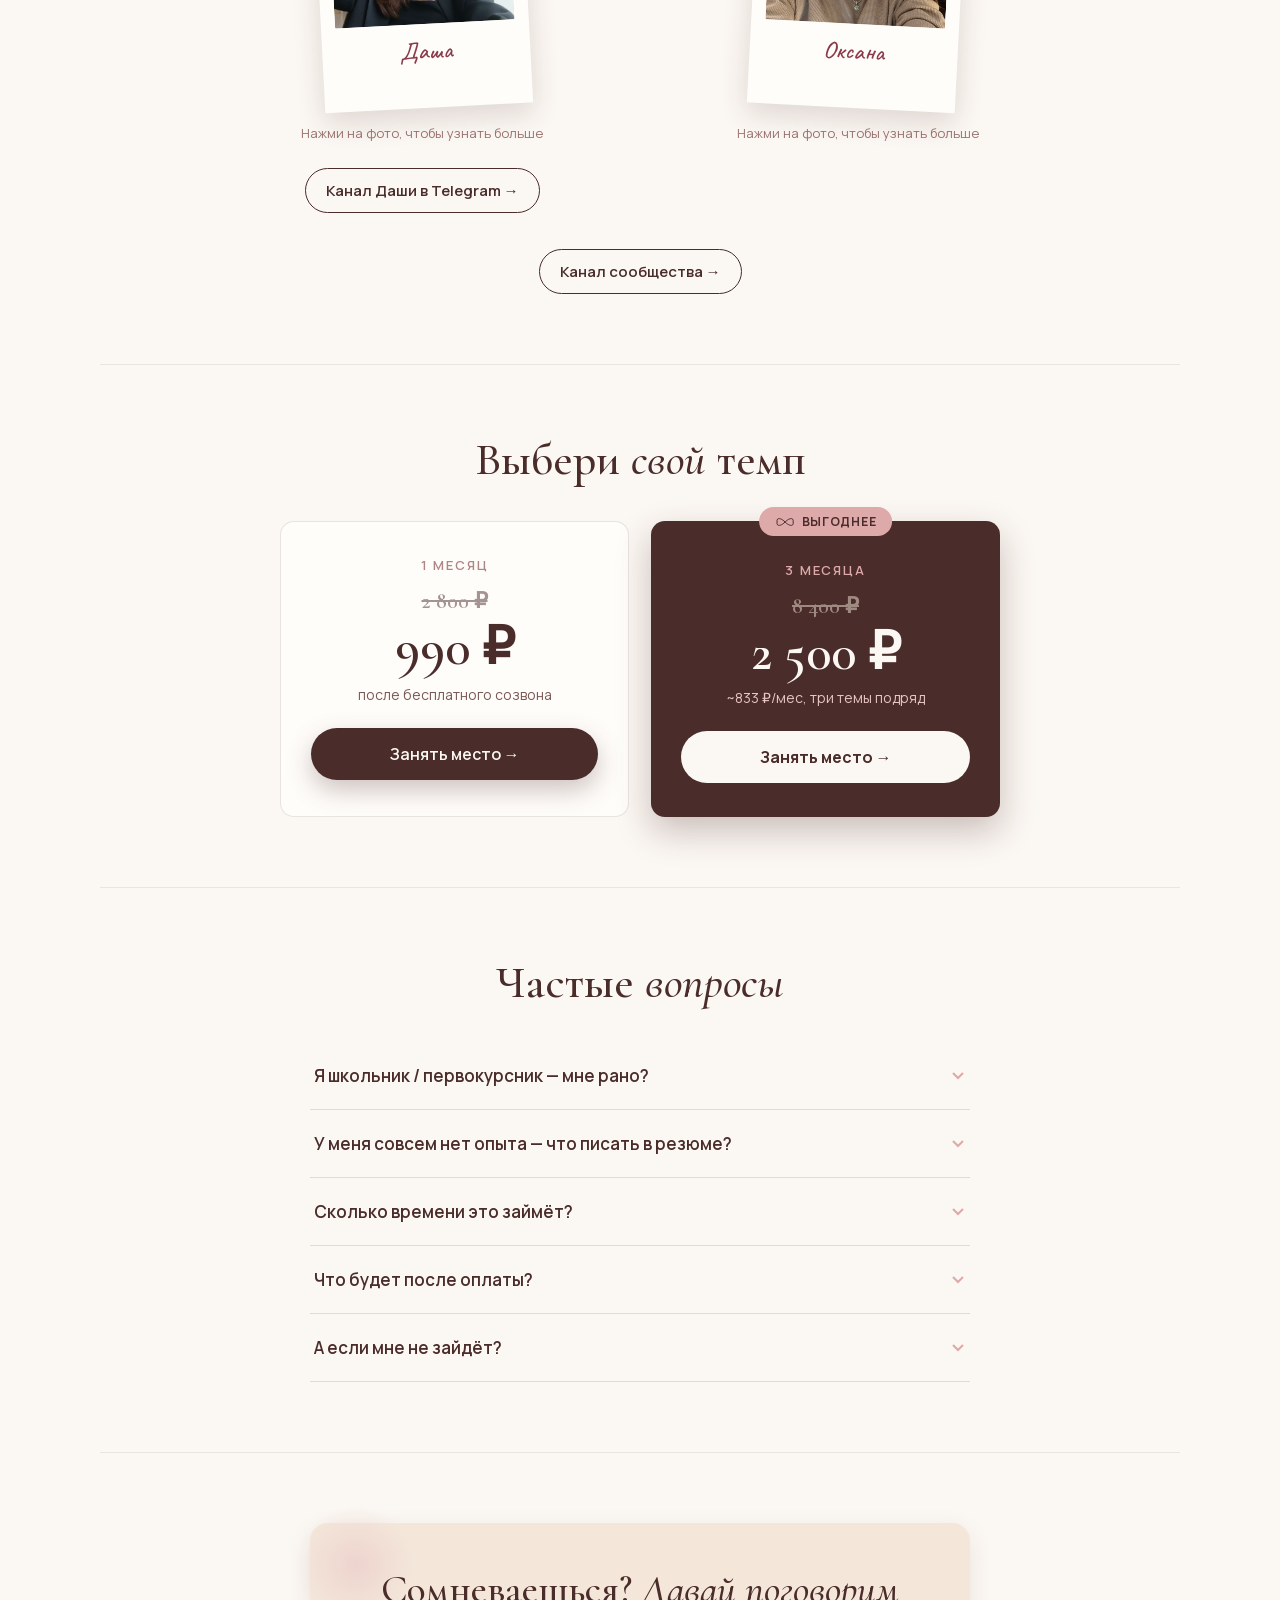
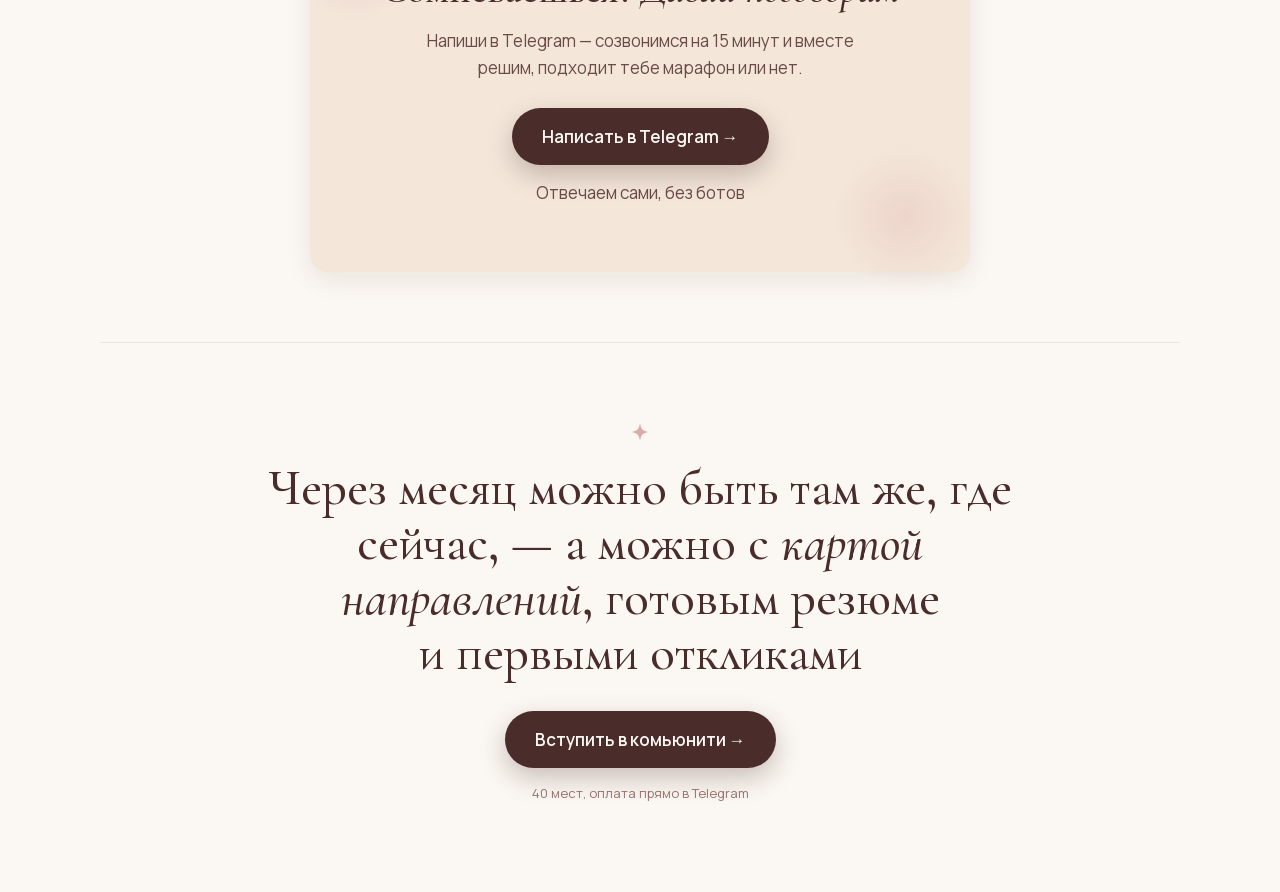
==== commit 42e5990b: "Зачёркнутая старая цена и для пакета на 3 месяца marathon/index.html: карточка plan-pro получила pri" ====
--- a/marathon/index.html
+++ b/marathon/index.html
@@ -255,6 +255,7 @@
 .price-old{font-family:'Cormorant Garamond',serif;font-weight:600;font-size:22px;color:#4A2C2A;opacity:.5;text-decoration:line-through;margin:0 0 2px}
 .plan-basic .price{color:#4A2C2A}
 .plan-pro .price{color:#FBF7F2;margin-bottom:4px}
+.plan-pro .price-old{color:#F4E7DA}
 .plan-sub{font-size:14px;margin:0 0 24px}
 .plan-basic .plan-sub{color:#7A5854}
 .plan-pro .plan-sub{color:#E8C4C4}
@@ -515,6 +516,7 @@
           ВЫГОДНЕЕ
         </div>
         <p class="plan-tag">3 месяца</p>
+        <p class="price-old">8 400 ₽</p>
         <p class="price">2 500 ₽</p>
         <p class="plan-sub">~833 ₽/мес, три темы подряд</p>
         <a href="https://t.me/students_community_bot?start=site_quarter" target="_blank" rel="noopener" class="btn">Занять место →</a>
